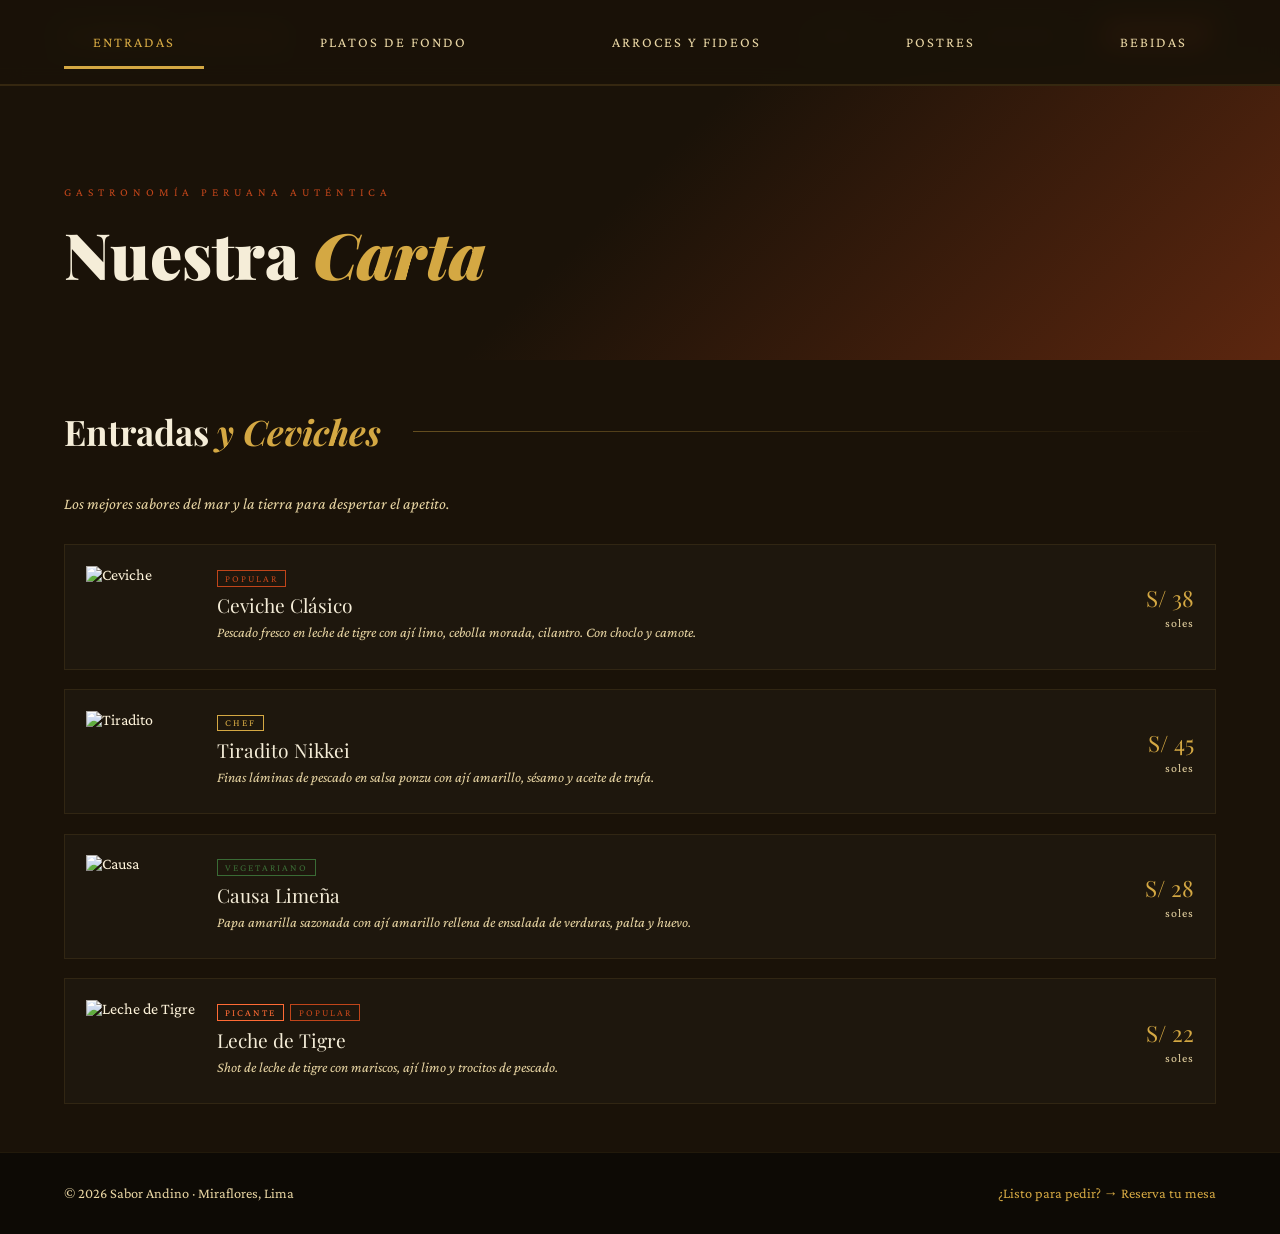
==== menu.html @ c0b50a7e "Primer avance: 4 páginas con responsive" ====
<!DOCTYPE html>
<html lang="es">
<head>
  <meta charset="UTF-8"/>
  <meta name="viewport" content="width=device-width, initial-scale=1.0"/>
  <title>Carta – Sabor Andino</title>
  <link rel="preconnect" href="https://fonts.googleapis.com"/>
  <link rel="preconnect" href="https://fonts.gstatic.com" crossorigin/>
  <link href="https://fonts.googleapis.com/css2?family=Playfair+Display:ital,wght@0,400;0,700;0,900;1,400&family=Crimson+Pro:ital,wght@0,300;0,400;0,600;1,300&display=swap" rel="stylesheet"/>
  <style>
    :root {
      --terracota:#C0451A; --gold:#D4A843; --cream:#F5EDD8;
      --dark:#1A1208; --brown:#5C2E0A; --sand:#E8D5A3;
    }
    *,*::before,*::after{margin:0;padding:0;box-sizing:border-box;}
    html{scroll-behavior:smooth;}
    body{font-family:'Crimson Pro',serif;background:var(--dark);color:var(--cream);overflow-x:hidden;}
    img{display:block;max-width:100%;}
    a{text-decoration:none;}

    /* NAV */
    nav{
      position:fixed;top:0;left:0;right:0;z-index:200;
      display:flex;align-items:center;justify-content:space-between;
      padding:1.1rem 4rem;
      background:rgba(26,18,8,.95);backdrop-filter:blur(12px);
      border-bottom:1px solid rgba(212,168,67,.2);
    }
    .nav-logo{font-family:'Playfair Display',serif;font-size:1.55rem;font-weight:900;color:var(--gold);letter-spacing:2px;text-transform:uppercase;}
    .nav-logo span{color:var(--terracota);}
    .nav-links{list-style:none;display:flex;gap:2.2rem;}
    .nav-links a{color:var(--cream);font-size:.9rem;letter-spacing:1.5px;text-transform:uppercase;font-weight:300;transition:color .3s;}
    .nav-links a:hover,.nav-links a.active{color:var(--gold);}
    .nav-links .btn-reserva{background:var(--terracota);color:var(--cream)!important;padding:.45rem 1.4rem;clip-path:polygon(8px 0,100% 0,calc(100% - 8px) 100%,0 100%);}
    .hamburger{display:none;flex-direction:column;gap:5px;cursor:pointer;background:none;border:none;padding:4px;}
    .hamburger span{display:block;width:24px;height:2px;background:var(--cream);border-radius:2px;transition:transform .3s,opacity .3s;}
    .hamburger.open span:nth-child(1){transform:translateY(7px) rotate(45deg);}
    .hamburger.open span:nth-child(2){opacity:0;}
    .hamburger.open span:nth-child(3){transform:translateY(-7px) rotate(-45deg);}
    .mobile-menu{display:none;flex-direction:column;position:fixed;top:60px;left:0;right:0;z-index:199;background:rgba(26,18,8,.98);border-bottom:1px solid rgba(212,168,67,.2);}
    .mobile-menu.open{display:flex;}
    .mobile-menu a{color:var(--cream);font-size:1.05rem;letter-spacing:2px;text-transform:uppercase;padding:1.1rem 2rem;border-bottom:1px solid rgba(212,168,67,.08);transition:background .2s,color .2s;}
    .mobile-menu a:hover{background:rgba(212,168,67,.07);color:var(--gold);}
    .mobile-menu .btn-reserva-m{background:var(--terracota);color:var(--cream)!important;text-align:center;margin:1rem 2rem 1.5rem;padding:.8rem;clip-path:polygon(8px 0,100% 0,calc(100% - 8px) 100%,0 100%);}

    /* PAGE HERO */
    .page-hero{
      height:40vh;min-height:260px;
      background:
        linear-gradient(135deg,rgba(26,18,8,.9) 50%,rgba(192,69,26,.4) 100%),
        url('https://images.unsplash.com/photo-1514190051997-0f6f39ca5cde?w=1400&q=80') center/cover;
      display:flex;align-items:flex-end;padding:4rem;
    }
    .page-tag{font-size:.72rem;letter-spacing:5px;text-transform:uppercase;color:var(--terracota);margin-bottom:.8rem;}
    .page-title{font-family:'Playfair Display',serif;font-size:clamp(2rem,5vw,4rem);font-weight:900;}
    .page-title em{font-style:italic;color:var(--gold);}

    /* MENU PAGE */
    .menu-page{padding:3rem 4rem;max-width:1300px;margin:0 auto;}

    /* CATEGORY NAV */
    .cat-nav{display:flex;gap:0;border-bottom:2px solid rgba(212,168,67,.15);margin-bottom:3.5rem;overflow-x:auto;-webkit-overflow-scrolling:touch;}
    .cat-btn{
      background:none;border:none;border-bottom:3px solid transparent;margin-bottom:-2px;
      color:var(--sand);padding:1rem 1.8rem;font-family:'Crimson Pro',serif;
      font-size:.9rem;letter-spacing:2px;text-transform:uppercase;cursor:pointer;white-space:nowrap;transition:all .3s;
    }
    .cat-btn.active,.cat-btn:hover{color:var(--gold);border-bottom-color:var(--gold);}

    /* CATEGORY SECTION */
    .menu-cat-section{display:none;}
    .menu-cat-section.active{display:block;}
    .cat-header{display:flex;align-items:center;gap:2rem;margin-bottom:2.5rem;}
    .cat-title{font-family:'Playfair Display',serif;font-size:clamp(1.6rem,3vw,2.2rem);color:var(--cream);}
    .cat-title em{color:var(--gold);font-style:italic;}
    .cat-line{flex:1;height:1px;background:linear-gradient(to right,rgba(212,168,67,.4),transparent);}
    .cat-desc{font-size:1rem;color:var(--sand);font-style:italic;margin-bottom:2rem;}

    /* DISH LIST */
    .dish-list{display:grid;gap:1.2rem;}
    .dish-item{
      display:grid;grid-template-columns:110px 1fr auto;gap:1.3rem;align-items:center;
      padding:1.3rem;border:1px solid rgba(212,168,67,.1);background:rgba(255,255,255,.02);
      transition:all .3s;cursor:pointer;
    }
    .dish-item:hover{border-color:rgba(212,168,67,.4);background:rgba(212,168,67,.04);transform:translateX(5px);}
    .dish-img{width:110px;height:82px;object-fit:cover;filter:sepia(10%);}
    .dish-tags{display:flex;gap:.4rem;margin-bottom:.35rem;flex-wrap:wrap;}
    .dish-tag{font-size:.62rem;letter-spacing:2px;text-transform:uppercase;padding:.12rem .45rem;border:1px solid;}
    .tag-popular{color:var(--terracota);border-color:var(--terracota);}
    .tag-veggie{color:#3A6B35;border-color:#3A6B35;}
    .tag-spicy{color:#FF6B35;border-color:#FF6B35;}
    .tag-chef{color:var(--gold);border-color:var(--gold);}
    .dish-name{font-family:'Playfair Display',serif;font-size:1.2rem;color:var(--cream);margin-bottom:.25rem;}
    .dish-desc{font-size:.9rem;color:var(--sand);line-height:1.5;font-style:italic;}
    .dish-price-col{text-align:right;min-width:72px;}
    .dish-price{font-family:'Playfair Display',serif;font-size:1.4rem;color:var(--gold);display:block;}
    .dish-currency{font-size:.75rem;color:var(--sand);letter-spacing:1px;}

    /* BEBIDAS */
    .bebidas-grid{display:grid;grid-template-columns:repeat(2,1fr);gap:1rem;}
    .bebida-card{padding:1.4rem;border:1px solid rgba(212,168,67,.1);display:flex;justify-content:space-between;align-items:center;transition:all .3s;}
    .bebida-card:hover{border-color:rgba(212,168,67,.4);background:rgba(212,168,67,.04);}
    .bebida-name{font-size:1.05rem;color:var(--cream);margin-bottom:.2rem;}
    .bebida-desc{font-size:.82rem;color:var(--sand);font-style:italic;}
    .bebida-price{font-family:'Playfair Display',serif;font-size:1.3rem;color:var(--gold);flex-shrink:0;margin-left:1rem;}

    /* FOOTER MINI */
    .footer-mini{background:#0D0A05;border-top:1px solid rgba(212,168,67,.1);padding:2rem 4rem;display:flex;justify-content:space-between;align-items:center;flex-wrap:wrap;gap:1rem;font-size:.9rem;color:var(--sand);}
    .footer-mini a{color:var(--gold);}

    /* ============================================================
       RESPONSIVE
       ============================================================ */

    /* TABLET (≤ 992px) */
    @media(max-width:992px){
      nav{padding:1rem 2rem;}
      .page-hero{padding:3rem 2rem;}
      .menu-page{padding:2.5rem 2rem;}
      .footer-mini{padding:2rem;}
    }

    /* MÓVIL (≤ 768px) */
    @media(max-width:768px){
      nav{padding:.85rem 1.3rem;}
      .nav-links{display:none;}
      .hamburger{display:flex;}

      .page-hero{padding:2.5rem 1.3rem;height:35vh;}

      .menu-page{padding:2rem 1.3rem;}
      .cat-nav{margin-bottom:2.5rem;}
      .cat-btn{padding:.75rem 1.1rem;font-size:.8rem;}

      /* platos: foto más pequeña en móvil */
      .dish-item{
        grid-template-columns:80px 1fr;
        grid-template-rows:auto auto;
        gap:1rem;
      }
      .dish-img{width:80px;height:68px;}
      .dish-price-col{
        grid-column:2; display:flex;
        align-items:center;gap:1rem;
      }

      /* bebidas en 1 columna */
      .bebidas-grid{grid-template-columns:1fr;}

      .footer-mini{flex-direction:column;text-align:center;padding:1.8rem 1.3rem;}
    }

    /* MÓVIL PEQUEÑO (≤ 400px) */
    @media(max-width:400px){
      .nav-logo{font-size:1.2rem;}
      .cat-btn{padding:.6rem .8rem;font-size:.75rem;}
      .dish-item{grid-template-columns:1fr;}
      .dish-img{width:100%;height:150px;}
      .dish-price-col{grid-column:1;}
    }
  </style>
</head>
<body>

<nav id="navbar">
  <a href="index.html" class="nav-logo">Sabor <span>Andino</span></a>
  <ul class="nav-links">
    <li><a href="index.html">Inicio</a></li>
    <li><a href="menu.html" class="active">Carta</a></li>
    <li><a href="nosotros.html">Nosotros</a></li>
    <li><a href="reservas.html" class="btn-reserva">Reservar</a></li>
  </ul>
  <button class="hamburger" id="hamburger" aria-label="Abrir menú">
    <span></span><span></span><span></span>
  </button>
</nav>
<nav class="mobile-menu" id="mobileMenu">
  <a href="index.html">Inicio</a>
  <a href="menu.html">Carta</a>
  <a href="nosotros.html">Nosotros</a>
  <a href="reservas.html" class="btn-reserva-m">Reservar Mesa</a>
</nav>

<div class="page-hero">
  <div>
    <div class="page-tag">Gastronomía peruana auténtica</div>
    <h1 class="page-title">Nuestra <em>Carta</em></h1>
  </div>
</div>

<main class="menu-page">
  <nav class="cat-nav">
    <button class="cat-btn active" onclick="showCat('entradas',this)">Entradas</button>
    <button class="cat-btn" onclick="showCat('fondos',this)">Platos de Fondo</button>
    <button class="cat-btn" onclick="showCat('arroces',this)">Arroces y Fideos</button>
    <button class="cat-btn" onclick="showCat('postres',this)">Postres</button>
    <button class="cat-btn" onclick="showCat('bebidas',this)">Bebidas</button>
  </nav>

  <!-- ENTRADAS -->
  <section class="menu-cat-section active" id="entradas">
    <div class="cat-header"><h2 class="cat-title">Entradas <em>y Ceviches</em></h2><div class="cat-line"></div></div>
    <p class="cat-desc">Los mejores sabores del mar y la tierra para despertar el apetito.</p>
    <div class="dish-list">
      <div class="dish-item">
        <img class="dish-img" src="https://images.unsplash.com/photo-1565299585323-38d6b0865b47?w=300&q=80" alt="Ceviche"/>
        <div class="dish-info">
          <div class="dish-tags"><span class="dish-tag tag-popular">Popular</span></div>
          <div class="dish-name">Ceviche Clásico</div>
          <div class="dish-desc">Pescado fresco en leche de tigre con ají limo, cebolla morada, cilantro. Con choclo y camote.</div>
        </div>
        <div class="dish-price-col"><span class="dish-price">S/ 38</span><span class="dish-currency">soles</span></div>
      </div>
      <div class="dish-item">
        <img class="dish-img" src="https://images.unsplash.com/photo-1553163147-622ab57be1c7?w=300&q=80" alt="Tiradito"/>
        <div class="dish-info">
          <div class="dish-tags"><span class="dish-tag tag-chef">Chef</span></div>
          <div class="dish-name">Tiradito Nikkei</div>
          <div class="dish-desc">Finas láminas de pescado en salsa ponzu con ají amarillo, sésamo y aceite de trufa.</div>
        </div>
        <div class="dish-price-col"><span class="dish-price">S/ 45</span><span class="dish-currency">soles</span></div>
      </div>
      <div class="dish-item">
        <img class="dish-img" src="https://images.unsplash.com/photo-1626804475297-41608ea09aeb?w=300&q=80" alt="Causa"/>
        <div class="dish-info">
          <div class="dish-tags"><span class="dish-tag tag-veggie">Vegetariano</span></div>
          <div class="dish-name">Causa Limeña</div>
          <div class="dish-desc">Papa amarilla sazonada con ají amarillo rellena de ensalada de verduras, palta y huevo.</div>
        </div>
        <div class="dish-price-col"><span class="dish-price">S/ 28</span><span class="dish-currency">soles</span></div>
      </div>
      <div class="dish-item">
        <img class="dish-img" src="https://images.unsplash.com/photo-1490645935967-10de6ba17061?w=300&q=80" alt="Leche de Tigre"/>
        <div class="dish-info">
          <div class="dish-tags"><span class="dish-tag tag-spicy">Picante</span><span class="dish-tag tag-popular">Popular</span></div>
          <div class="dish-name">Leche de Tigre</div>
          <div class="dish-desc">Shot de leche de tigre con mariscos, ají limo y trocitos de pescado.</div>
        </div>
        <div class="dish-price-col"><span class="dish-price">S/ 22</span><span class="dish-currency">soles</span></div>
      </div>
    </div>
  </section>

  <!-- FONDOS -->
  <section class="menu-cat-section" id="fondos">
    <div class="cat-header"><h2 class="cat-title">Platos de <em>Fondo</em></h2><div class="cat-line"></div></div>
    <p class="cat-desc">Recetas tradicionales preparadas con ingredientes frescos y técnicas ancestrales.</p>
    <div class="dish-list">
      <div class="dish-item">
        <img class="dish-img" src="https://images.unsplash.com/photo-1432139555190-58524dae6a55?w=300&q=80" alt="Lomo"/>
        <div class="dish-info">
          <div class="dish-tags"><span class="dish-tag tag-popular">Popular</span></div>
          <div class="dish-name">Lomo Saltado</div>
          <div class="dish-desc">Tiras de lomo fino salteadas al wok con tomate, cebolla morada y ají amarillo. Con arroz y papas.</div>
        </div>
        <div class="dish-price-col"><span class="dish-price">S/ 52</span><span class="dish-currency">soles</span></div>
      </div>
      <div class="dish-item">
        <img class="dish-img" src="https://images.unsplash.com/photo-1534482421-64566f976cfa?w=300&q=80" alt="Ají de Gallina"/>
        <div class="dish-info">
          <div class="dish-tags"><span class="dish-tag tag-chef">Chef</span></div>
          <div class="dish-name">Ají de Gallina</div>
          <div class="dish-desc">Pollo deshilachado en cremosa salsa de ají amarillo con nueces y queso. Con arroz y papa.</div>
        </div>
        <div class="dish-price-col"><span class="dish-price">S/ 42</span><span class="dish-currency">soles</span></div>
      </div>
      <div class="dish-item">
        <img class="dish-img" src="https://images.unsplash.com/photo-1546069901-ba9599a7e63c?w=300&q=80" alt="Anticucho"/>
        <div class="dish-info">
          <div class="dish-tags"><span class="dish-tag tag-popular">Popular</span><span class="dish-tag tag-spicy">Picante</span></div>
          <div class="dish-name">Anticuchos de Corazón</div>
          <div class="dish-desc">Corazón de res marinado en ají panca y especias, asado al carbón. Con papas doradas y choclo.</div>
        </div>
        <div class="dish-price-col"><span class="dish-price">S/ 36</span><span class="dish-currency">soles</span></div>
      </div>
    </div>
  </section>

  <!-- ARROCES -->
  <section class="menu-cat-section" id="arroces">
    <div class="cat-header"><h2 class="cat-title">Arroces <em>y Fideos</em></h2><div class="cat-line"></div></div>
    <p class="cat-desc">La influencia asiática que enamoró a la cocina criolla peruana.</p>
    <div class="dish-list">
      <div class="dish-item">
        <img class="dish-img" src="https://images.unsplash.com/photo-1512058564366-18510be2db19?w=300&q=80" alt="Arroz"/>
        <div class="dish-info">
          <div class="dish-tags"><span class="dish-tag tag-popular">Popular</span></div>
          <div class="dish-name">Arroz con Mariscos</div>
          <div class="dish-desc">Arroz cremoso con langostinos, pulpo, calamares y mejillones en salsa a la chalaca.</div>
        </div>
        <div class="dish-price-col"><span class="dish-price">S/ 58</span><span class="dish-currency">soles</span></div>
      </div>
      <div class="dish-item">
        <img class="dish-img" src="https://images.unsplash.com/photo-1555685812-4b943f1cb0eb?w=300&q=80" alt="Tallarines"/>
        <div class="dish-info">
          <div class="dish-tags"><span class="dish-tag tag-veggie">Vegetariano</span></div>
          <div class="dish-name">Tallarines Verdes</div>
          <div class="dish-desc">Pasta en salsa de albahaca, queso, nueces y ajo. Servido con bistec apanado o papas al horno.</div>
        </div>
        <div class="dish-price-col"><span class="dish-price">S/ 34</span><span class="dish-currency">soles</span></div>
      </div>
    </div>
  </section>

  <!-- POSTRES -->
  <section class="menu-cat-section" id="postres">
    <div class="cat-header"><h2 class="cat-title">Postres <em>Peruanos</em></h2><div class="cat-line"></div></div>
    <p class="cat-desc">Dulces tradiciones que endulzan cualquier ocasión.</p>
    <div class="dish-list">
      <div class="dish-item">
        <img class="dish-img" src="https://images.unsplash.com/photo-1488477181946-6428a0291777?w=300&q=80" alt="Suspiro"/>
        <div class="dish-info">
          <div class="dish-tags"><span class="dish-tag tag-popular">Popular</span></div>
          <div class="dish-name">Suspiro a la Limeña</div>
          <div class="dish-desc">Manjar blanco cubierto con merengue de oporto y canela.</div>
        </div>
        <div class="dish-price-col"><span class="dish-price">S/ 18</span><span class="dish-currency">soles</span></div>
      </div>
      <div class="dish-item">
        <img class="dish-img" src="https://images.unsplash.com/photo-1565958011703-44f9829ba187?w=300&q=80" alt="Picarones"/>
        <div class="dish-info">
          <div class="dish-tags"></div>
          <div class="dish-name">Picarones</div>
          <div class="dish-desc">Rosquillas de camote y zapallo fritas, bañadas en miel de higos con especias.</div>
        </div>
        <div class="dish-price-col"><span class="dish-price">S/ 15</span><span class="dish-currency">soles</span></div>
      </div>
      <div class="dish-item">
        <img class="dish-img" src="https://images.unsplash.com/photo-1563805042-7684c019e1cb?w=300&q=80" alt="Tres Leches"/>
        <div class="dish-info">
          <div class="dish-tags"><span class="dish-tag tag-chef">Chef</span></div>
          <div class="dish-name">Tres Leches Andino</div>
          <div class="dish-desc">Bizcocho bañado en tres leches con lúcuma y crema chantilly.</div>
        </div>
        <div class="dish-price-col"><span class="dish-price">S/ 20</span><span class="dish-currency">soles</span></div>
      </div>
    </div>
  </section>

  <!-- BEBIDAS -->
  <section class="menu-cat-section" id="bebidas">
    <div class="cat-header"><h2 class="cat-title"><em>Bebidas</em> y Cocteles</h2><div class="cat-line"></div></div>
    <p class="cat-desc">Desde el clásico Pisco Sour hasta chicha morada artesanal.</p>
    <div class="bebidas-grid">
      <div class="bebida-card"><div><div class="bebida-name">Pisco Sour</div><div class="bebida-desc">Pisco quebranta, limón, clara de huevo, angostura</div></div><div class="bebida-price">S/ 28</div></div>
      <div class="bebida-card"><div><div class="bebida-name">Chicha Morada</div><div class="bebida-desc">Maíz morado, piña, canela, clavo de olor, limón</div></div><div class="bebida-price">S/ 12</div></div>
      <div class="bebida-card"><div><div class="bebida-name">Maracuyá Sour</div><div class="bebida-desc">Pisco, maracuyá fresco, jarabe de goma, clara</div></div><div class="bebida-price">S/ 30</div></div>
      <div class="bebida-card"><div><div class="bebida-name">Inca Cola</div><div class="bebida-desc">La bebida nacional del Perú, refrescante y única</div></div><div class="bebida-price">S/ 8</div></div>
      <div class="bebida-card"><div><div class="bebida-name">Agua de Coco</div><div class="bebida-desc">Natural, fresca, directamente del coco</div></div><div class="bebida-price">S/ 10</div></div>
      <div class="bebida-card"><div><div class="bebida-name">Chilcano de Pisco</div><div class="bebida-desc">Pisco, ginger ale, limón, gotas de angostura</div></div><div class="bebida-price">S/ 25</div></div>
    </div>
  </section>
</main>

<footer class="footer-mini">
  <span>© 2026 Sabor Andino · Miraflores, Lima</span>
  <a href="reservas.html">¿Listo para pedir? → Reserva tu mesa</a>
</footer>

<script>
  const hamburger = document.getElementById('hamburger');
  const mobileMenu = document.getElementById('mobileMenu');
  hamburger.addEventListener('click', () => {
    hamburger.classList.toggle('open');
    mobileMenu.classList.toggle('open');
  });
  mobileMenu.querySelectorAll('a').forEach(l => l.addEventListener('click', () => {
    hamburger.classList.remove('open');
    mobileMenu.classList.remove('open');
  }));

  function showCat(id, btn) {
    document.querySelectorAll('.menu-cat-section').forEach(s => s.classList.remove('active'));
    document.querySelectorAll('.cat-btn').forEach(b => b.classList.remove('active'));
    document.getElementById(id).classList.add('active');
    btn.classList.add('active');
  }
</script>
</body>
</html>
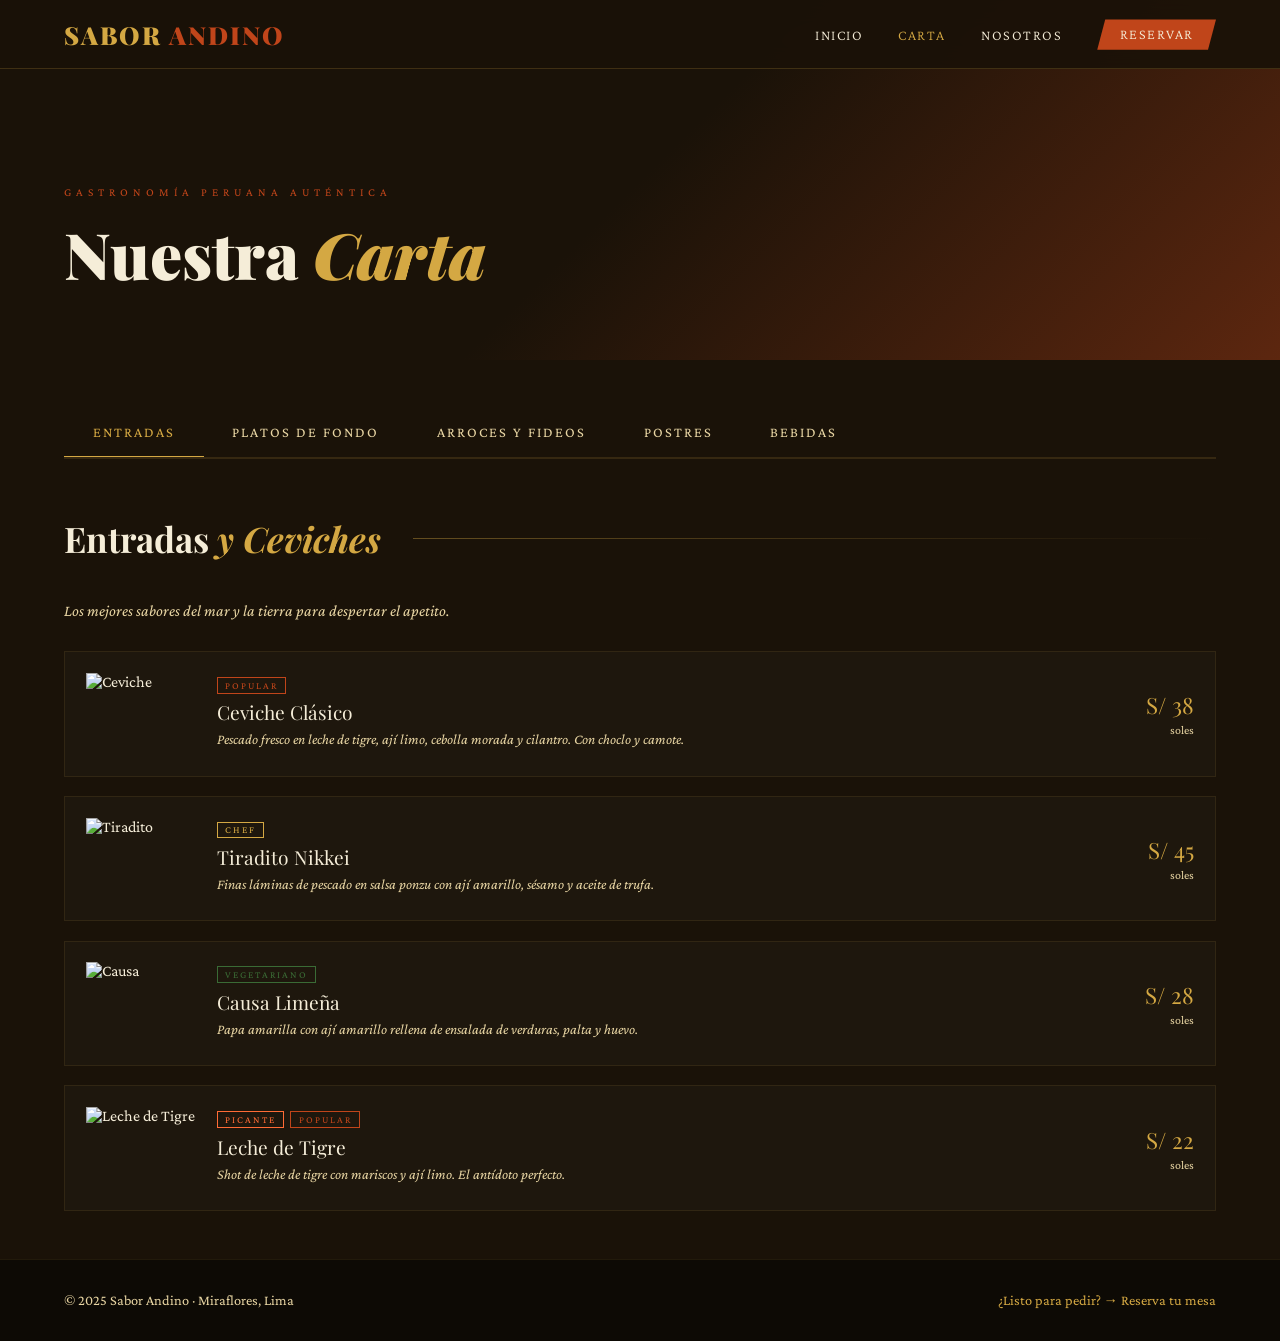
==== commit d9605a47: "Refactor: separar CSS en carpetas, responsive y estructura HTML limpia" ====
--- a/menu.html
+++ b/menu.html
@@ -7,375 +7,230 @@
   <link rel="preconnect" href="https://fonts.googleapis.com"/>
   <link rel="preconnect" href="https://fonts.gstatic.com" crossorigin/>
   <link href="https://fonts.googleapis.com/css2?family=Playfair+Display:ital,wght@0,400;0,700;0,900;1,400&family=Crimson+Pro:ital,wght@0,300;0,400;0,600;1,300&display=swap" rel="stylesheet"/>
-  <style>
-    :root {
-      --terracota:#C0451A; --gold:#D4A843; --cream:#F5EDD8;
-      --dark:#1A1208; --brown:#5C2E0A; --sand:#E8D5A3;
-    }
-    *,*::before,*::after{margin:0;padding:0;box-sizing:border-box;}
-    html{scroll-behavior:smooth;}
-    body{font-family:'Crimson Pro',serif;background:var(--dark);color:var(--cream);overflow-x:hidden;}
-    img{display:block;max-width:100%;}
-    a{text-decoration:none;}
-
-    /* NAV */
-    nav{
-      position:fixed;top:0;left:0;right:0;z-index:200;
-      display:flex;align-items:center;justify-content:space-between;
-      padding:1.1rem 4rem;
-      background:rgba(26,18,8,.95);backdrop-filter:blur(12px);
-      border-bottom:1px solid rgba(212,168,67,.2);
-    }
-    .nav-logo{font-family:'Playfair Display',serif;font-size:1.55rem;font-weight:900;color:var(--gold);letter-spacing:2px;text-transform:uppercase;}
-    .nav-logo span{color:var(--terracota);}
-    .nav-links{list-style:none;display:flex;gap:2.2rem;}
-    .nav-links a{color:var(--cream);font-size:.9rem;letter-spacing:1.5px;text-transform:uppercase;font-weight:300;transition:color .3s;}
-    .nav-links a:hover,.nav-links a.active{color:var(--gold);}
-    .nav-links .btn-reserva{background:var(--terracota);color:var(--cream)!important;padding:.45rem 1.4rem;clip-path:polygon(8px 0,100% 0,calc(100% - 8px) 100%,0 100%);}
-    .hamburger{display:none;flex-direction:column;gap:5px;cursor:pointer;background:none;border:none;padding:4px;}
-    .hamburger span{display:block;width:24px;height:2px;background:var(--cream);border-radius:2px;transition:transform .3s,opacity .3s;}
-    .hamburger.open span:nth-child(1){transform:translateY(7px) rotate(45deg);}
-    .hamburger.open span:nth-child(2){opacity:0;}
-    .hamburger.open span:nth-child(3){transform:translateY(-7px) rotate(-45deg);}
-    .mobile-menu{display:none;flex-direction:column;position:fixed;top:60px;left:0;right:0;z-index:199;background:rgba(26,18,8,.98);border-bottom:1px solid rgba(212,168,67,.2);}
-    .mobile-menu.open{display:flex;}
-    .mobile-menu a{color:var(--cream);font-size:1.05rem;letter-spacing:2px;text-transform:uppercase;padding:1.1rem 2rem;border-bottom:1px solid rgba(212,168,67,.08);transition:background .2s,color .2s;}
-    .mobile-menu a:hover{background:rgba(212,168,67,.07);color:var(--gold);}
-    .mobile-menu .btn-reserva-m{background:var(--terracota);color:var(--cream)!important;text-align:center;margin:1rem 2rem 1.5rem;padding:.8rem;clip-path:polygon(8px 0,100% 0,calc(100% - 8px) 100%,0 100%);}
-
-    /* PAGE HERO */
-    .page-hero{
-      height:40vh;min-height:260px;
-      background:
-        linear-gradient(135deg,rgba(26,18,8,.9) 50%,rgba(192,69,26,.4) 100%),
-        url('https://images.unsplash.com/photo-1514190051997-0f6f39ca5cde?w=1400&q=80') center/cover;
-      display:flex;align-items:flex-end;padding:4rem;
-    }
-    .page-tag{font-size:.72rem;letter-spacing:5px;text-transform:uppercase;color:var(--terracota);margin-bottom:.8rem;}
-    .page-title{font-family:'Playfair Display',serif;font-size:clamp(2rem,5vw,4rem);font-weight:900;}
-    .page-title em{font-style:italic;color:var(--gold);}
-
-    /* MENU PAGE */
-    .menu-page{padding:3rem 4rem;max-width:1300px;margin:0 auto;}
-
-    /* CATEGORY NAV */
-    .cat-nav{display:flex;gap:0;border-bottom:2px solid rgba(212,168,67,.15);margin-bottom:3.5rem;overflow-x:auto;-webkit-overflow-scrolling:touch;}
-    .cat-btn{
-      background:none;border:none;border-bottom:3px solid transparent;margin-bottom:-2px;
-      color:var(--sand);padding:1rem 1.8rem;font-family:'Crimson Pro',serif;
-      font-size:.9rem;letter-spacing:2px;text-transform:uppercase;cursor:pointer;white-space:nowrap;transition:all .3s;
-    }
-    .cat-btn.active,.cat-btn:hover{color:var(--gold);border-bottom-color:var(--gold);}
-
-    /* CATEGORY SECTION */
-    .menu-cat-section{display:none;}
-    .menu-cat-section.active{display:block;}
-    .cat-header{display:flex;align-items:center;gap:2rem;margin-bottom:2.5rem;}
-    .cat-title{font-family:'Playfair Display',serif;font-size:clamp(1.6rem,3vw,2.2rem);color:var(--cream);}
-    .cat-title em{color:var(--gold);font-style:italic;}
-    .cat-line{flex:1;height:1px;background:linear-gradient(to right,rgba(212,168,67,.4),transparent);}
-    .cat-desc{font-size:1rem;color:var(--sand);font-style:italic;margin-bottom:2rem;}
-
-    /* DISH LIST */
-    .dish-list{display:grid;gap:1.2rem;}
-    .dish-item{
-      display:grid;grid-template-columns:110px 1fr auto;gap:1.3rem;align-items:center;
-      padding:1.3rem;border:1px solid rgba(212,168,67,.1);background:rgba(255,255,255,.02);
-      transition:all .3s;cursor:pointer;
-    }
-    .dish-item:hover{border-color:rgba(212,168,67,.4);background:rgba(212,168,67,.04);transform:translateX(5px);}
-    .dish-img{width:110px;height:82px;object-fit:cover;filter:sepia(10%);}
-    .dish-tags{display:flex;gap:.4rem;margin-bottom:.35rem;flex-wrap:wrap;}
-    .dish-tag{font-size:.62rem;letter-spacing:2px;text-transform:uppercase;padding:.12rem .45rem;border:1px solid;}
-    .tag-popular{color:var(--terracota);border-color:var(--terracota);}
-    .tag-veggie{color:#3A6B35;border-color:#3A6B35;}
-    .tag-spicy{color:#FF6B35;border-color:#FF6B35;}
-    .tag-chef{color:var(--gold);border-color:var(--gold);}
-    .dish-name{font-family:'Playfair Display',serif;font-size:1.2rem;color:var(--cream);margin-bottom:.25rem;}
-    .dish-desc{font-size:.9rem;color:var(--sand);line-height:1.5;font-style:italic;}
-    .dish-price-col{text-align:right;min-width:72px;}
-    .dish-price{font-family:'Playfair Display',serif;font-size:1.4rem;color:var(--gold);display:block;}
-    .dish-currency{font-size:.75rem;color:var(--sand);letter-spacing:1px;}
-
-    /* BEBIDAS */
-    .bebidas-grid{display:grid;grid-template-columns:repeat(2,1fr);gap:1rem;}
-    .bebida-card{padding:1.4rem;border:1px solid rgba(212,168,67,.1);display:flex;justify-content:space-between;align-items:center;transition:all .3s;}
-    .bebida-card:hover{border-color:rgba(212,168,67,.4);background:rgba(212,168,67,.04);}
-    .bebida-name{font-size:1.05rem;color:var(--cream);margin-bottom:.2rem;}
-    .bebida-desc{font-size:.82rem;color:var(--sand);font-style:italic;}
-    .bebida-price{font-family:'Playfair Display',serif;font-size:1.3rem;color:var(--gold);flex-shrink:0;margin-left:1rem;}
-
-    /* FOOTER MINI */
-    .footer-mini{background:#0D0A05;border-top:1px solid rgba(212,168,67,.1);padding:2rem 4rem;display:flex;justify-content:space-between;align-items:center;flex-wrap:wrap;gap:1rem;font-size:.9rem;color:var(--sand);}
-    .footer-mini a{color:var(--gold);}
-
-    /* ============================================================
-       RESPONSIVE
-       ============================================================ */
-
-    /* TABLET (≤ 992px) */
-    @media(max-width:992px){
-      nav{padding:1rem 2rem;}
-      .page-hero{padding:3rem 2rem;}
-      .menu-page{padding:2.5rem 2rem;}
-      .footer-mini{padding:2rem;}
-    }
-
-    /* MÓVIL (≤ 768px) */
-    @media(max-width:768px){
-      nav{padding:.85rem 1.3rem;}
-      .nav-links{display:none;}
-      .hamburger{display:flex;}
-
-      .page-hero{padding:2.5rem 1.3rem;height:35vh;}
-
-      .menu-page{padding:2rem 1.3rem;}
-      .cat-nav{margin-bottom:2.5rem;}
-      .cat-btn{padding:.75rem 1.1rem;font-size:.8rem;}
-
-      /* platos: foto más pequeña en móvil */
-      .dish-item{
-        grid-template-columns:80px 1fr;
-        grid-template-rows:auto auto;
-        gap:1rem;
-      }
-      .dish-img{width:80px;height:68px;}
-      .dish-price-col{
-        grid-column:2; display:flex;
-        align-items:center;gap:1rem;
-      }
-
-      /* bebidas en 1 columna */
-      .bebidas-grid{grid-template-columns:1fr;}
-
-      .footer-mini{flex-direction:column;text-align:center;padding:1.8rem 1.3rem;}
-    }
-
-    /* MÓVIL PEQUEÑO (≤ 400px) */
-    @media(max-width:400px){
-      .nav-logo{font-size:1.2rem;}
-      .cat-btn{padding:.6rem .8rem;font-size:.75rem;}
-      .dish-item{grid-template-columns:1fr;}
-      .dish-img{width:100%;height:150px;}
-      .dish-price-col{grid-column:1;}
-    }
-  </style>
+  <link rel="stylesheet" href="css/base.css"/>
+  <link rel="stylesheet" href="css/nav.css"/>
+  <link rel="stylesheet" href="css/components.css"/>
+  <link rel="stylesheet" href="css/responsive.css"/>
 </head>
 <body>
 
-<nav id="navbar">
-  <a href="index.html" class="nav-logo">Sabor <span>Andino</span></a>
-  <ul class="nav-links">
-    <li><a href="index.html">Inicio</a></li>
-    <li><a href="menu.html" class="active">Carta</a></li>
-    <li><a href="nosotros.html">Nosotros</a></li>
-    <li><a href="reservas.html" class="btn-reserva">Reservar</a></li>
-  </ul>
-  <button class="hamburger" id="hamburger" aria-label="Abrir menú">
-    <span></span><span></span><span></span>
-  </button>
-</nav>
-<nav class="mobile-menu" id="mobileMenu">
-  <a href="index.html">Inicio</a>
-  <a href="menu.html">Carta</a>
-  <a href="nosotros.html">Nosotros</a>
-  <a href="reservas.html" class="btn-reserva-m">Reservar Mesa</a>
-</nav>
-
-<div class="page-hero">
-  <div>
-    <div class="page-tag">Gastronomía peruana auténtica</div>
-    <h1 class="page-title">Nuestra <em>Carta</em></h1>
+  <!-- NAV -->
+  <nav class="navbar" id="navbar">
+    <a href="index.html" class="nav-logo">Sabor <span>Andino</span></a>
+    <ul class="nav-links">
+      <li><a href="index.html">Inicio</a></li>
+      <li><a href="menu.html" class="active">Carta</a></li>
+      <li><a href="nosotros.html">Nosotros</a></li>
+      <li><a href="reservas.html" class="btn-reserva">Reservar</a></li>
+    </ul>
+    <button class="hamburger" id="hamburger" aria-label="Abrir menú">
+      <span></span><span></span><span></span>
+    </button>
+  </nav>
+
+  <nav class="mobile-menu" id="mobileMenu">
+    <a href="index.html">Inicio</a>
+    <a href="menu.html">Carta</a>
+    <a href="nosotros.html">Nosotros</a>
+    <a href="reservas.html" class="btn-reserva-m">Reservar Mesa</a>
+  </nav>
+
+  <!-- PAGE HERO -->
+  <div class="page-hero" style="background: linear-gradient(135deg,rgba(26,18,8,.9) 50%,rgba(192,69,26,.4) 100%), url('https://images.unsplash.com/photo-1514190051997-0f6f39ca5cde?w=1400&q=80') center/cover;">
+    <div>
+      <div class="page-tag">Gastronomía peruana auténtica</div>
+      <h1 class="page-title">Nuestra <em>Carta</em></h1>
+    </div>
   </div>
-</div>
-
-<main class="menu-page">
-  <nav class="cat-nav">
-    <button class="cat-btn active" onclick="showCat('entradas',this)">Entradas</button>
-    <button class="cat-btn" onclick="showCat('fondos',this)">Platos de Fondo</button>
-    <button class="cat-btn" onclick="showCat('arroces',this)">Arroces y Fideos</button>
-    <button class="cat-btn" onclick="showCat('postres',this)">Postres</button>
-    <button class="cat-btn" onclick="showCat('bebidas',this)">Bebidas</button>
-  </nav>
-
-  <!-- ENTRADAS -->
-  <section class="menu-cat-section active" id="entradas">
-    <div class="cat-header"><h2 class="cat-title">Entradas <em>y Ceviches</em></h2><div class="cat-line"></div></div>
-    <p class="cat-desc">Los mejores sabores del mar y la tierra para despertar el apetito.</p>
-    <div class="dish-list">
-      <div class="dish-item">
-        <img class="dish-img" src="https://images.unsplash.com/photo-1565299585323-38d6b0865b47?w=300&q=80" alt="Ceviche"/>
-        <div class="dish-info">
-          <div class="dish-tags"><span class="dish-tag tag-popular">Popular</span></div>
-          <div class="dish-name">Ceviche Clásico</div>
-          <div class="dish-desc">Pescado fresco en leche de tigre con ají limo, cebolla morada, cilantro. Con choclo y camote.</div>
-        </div>
-        <div class="dish-price-col"><span class="dish-price">S/ 38</span><span class="dish-currency">soles</span></div>
-      </div>
-      <div class="dish-item">
-        <img class="dish-img" src="https://images.unsplash.com/photo-1553163147-622ab57be1c7?w=300&q=80" alt="Tiradito"/>
-        <div class="dish-info">
-          <div class="dish-tags"><span class="dish-tag tag-chef">Chef</span></div>
-          <div class="dish-name">Tiradito Nikkei</div>
-          <div class="dish-desc">Finas láminas de pescado en salsa ponzu con ají amarillo, sésamo y aceite de trufa.</div>
-        </div>
-        <div class="dish-price-col"><span class="dish-price">S/ 45</span><span class="dish-currency">soles</span></div>
-      </div>
-      <div class="dish-item">
-        <img class="dish-img" src="https://images.unsplash.com/photo-1626804475297-41608ea09aeb?w=300&q=80" alt="Causa"/>
-        <div class="dish-info">
-          <div class="dish-tags"><span class="dish-tag tag-veggie">Vegetariano</span></div>
-          <div class="dish-name">Causa Limeña</div>
-          <div class="dish-desc">Papa amarilla sazonada con ají amarillo rellena de ensalada de verduras, palta y huevo.</div>
-        </div>
-        <div class="dish-price-col"><span class="dish-price">S/ 28</span><span class="dish-currency">soles</span></div>
-      </div>
-      <div class="dish-item">
-        <img class="dish-img" src="https://images.unsplash.com/photo-1490645935967-10de6ba17061?w=300&q=80" alt="Leche de Tigre"/>
-        <div class="dish-info">
-          <div class="dish-tags"><span class="dish-tag tag-spicy">Picante</span><span class="dish-tag tag-popular">Popular</span></div>
-          <div class="dish-name">Leche de Tigre</div>
-          <div class="dish-desc">Shot de leche de tigre con mariscos, ají limo y trocitos de pescado.</div>
-        </div>
-        <div class="dish-price-col"><span class="dish-price">S/ 22</span><span class="dish-currency">soles</span></div>
-      </div>
-    </div>
-  </section>
-
-  <!-- FONDOS -->
-  <section class="menu-cat-section" id="fondos">
-    <div class="cat-header"><h2 class="cat-title">Platos de <em>Fondo</em></h2><div class="cat-line"></div></div>
-    <p class="cat-desc">Recetas tradicionales preparadas con ingredientes frescos y técnicas ancestrales.</p>
-    <div class="dish-list">
-      <div class="dish-item">
-        <img class="dish-img" src="https://images.unsplash.com/photo-1432139555190-58524dae6a55?w=300&q=80" alt="Lomo"/>
-        <div class="dish-info">
-          <div class="dish-tags"><span class="dish-tag tag-popular">Popular</span></div>
-          <div class="dish-name">Lomo Saltado</div>
-          <div class="dish-desc">Tiras de lomo fino salteadas al wok con tomate, cebolla morada y ají amarillo. Con arroz y papas.</div>
-        </div>
-        <div class="dish-price-col"><span class="dish-price">S/ 52</span><span class="dish-currency">soles</span></div>
-      </div>
-      <div class="dish-item">
-        <img class="dish-img" src="https://images.unsplash.com/photo-1534482421-64566f976cfa?w=300&q=80" alt="Ají de Gallina"/>
-        <div class="dish-info">
-          <div class="dish-tags"><span class="dish-tag tag-chef">Chef</span></div>
-          <div class="dish-name">Ají de Gallina</div>
-          <div class="dish-desc">Pollo deshilachado en cremosa salsa de ají amarillo con nueces y queso. Con arroz y papa.</div>
-        </div>
-        <div class="dish-price-col"><span class="dish-price">S/ 42</span><span class="dish-currency">soles</span></div>
-      </div>
-      <div class="dish-item">
-        <img class="dish-img" src="https://images.unsplash.com/photo-1546069901-ba9599a7e63c?w=300&q=80" alt="Anticucho"/>
-        <div class="dish-info">
-          <div class="dish-tags"><span class="dish-tag tag-popular">Popular</span><span class="dish-tag tag-spicy">Picante</span></div>
-          <div class="dish-name">Anticuchos de Corazón</div>
-          <div class="dish-desc">Corazón de res marinado en ají panca y especias, asado al carbón. Con papas doradas y choclo.</div>
-        </div>
-        <div class="dish-price-col"><span class="dish-price">S/ 36</span><span class="dish-currency">soles</span></div>
-      </div>
-    </div>
-  </section>
-
-  <!-- ARROCES -->
-  <section class="menu-cat-section" id="arroces">
-    <div class="cat-header"><h2 class="cat-title">Arroces <em>y Fideos</em></h2><div class="cat-line"></div></div>
-    <p class="cat-desc">La influencia asiática que enamoró a la cocina criolla peruana.</p>
-    <div class="dish-list">
-      <div class="dish-item">
-        <img class="dish-img" src="https://images.unsplash.com/photo-1512058564366-18510be2db19?w=300&q=80" alt="Arroz"/>
-        <div class="dish-info">
-          <div class="dish-tags"><span class="dish-tag tag-popular">Popular</span></div>
-          <div class="dish-name">Arroz con Mariscos</div>
-          <div class="dish-desc">Arroz cremoso con langostinos, pulpo, calamares y mejillones en salsa a la chalaca.</div>
-        </div>
-        <div class="dish-price-col"><span class="dish-price">S/ 58</span><span class="dish-currency">soles</span></div>
-      </div>
-      <div class="dish-item">
-        <img class="dish-img" src="https://images.unsplash.com/photo-1555685812-4b943f1cb0eb?w=300&q=80" alt="Tallarines"/>
-        <div class="dish-info">
-          <div class="dish-tags"><span class="dish-tag tag-veggie">Vegetariano</span></div>
-          <div class="dish-name">Tallarines Verdes</div>
-          <div class="dish-desc">Pasta en salsa de albahaca, queso, nueces y ajo. Servido con bistec apanado o papas al horno.</div>
-        </div>
-        <div class="dish-price-col"><span class="dish-price">S/ 34</span><span class="dish-currency">soles</span></div>
-      </div>
-    </div>
-  </section>
-
-  <!-- POSTRES -->
-  <section class="menu-cat-section" id="postres">
-    <div class="cat-header"><h2 class="cat-title">Postres <em>Peruanos</em></h2><div class="cat-line"></div></div>
-    <p class="cat-desc">Dulces tradiciones que endulzan cualquier ocasión.</p>
-    <div class="dish-list">
-      <div class="dish-item">
-        <img class="dish-img" src="https://images.unsplash.com/photo-1488477181946-6428a0291777?w=300&q=80" alt="Suspiro"/>
-        <div class="dish-info">
-          <div class="dish-tags"><span class="dish-tag tag-popular">Popular</span></div>
-          <div class="dish-name">Suspiro a la Limeña</div>
-          <div class="dish-desc">Manjar blanco cubierto con merengue de oporto y canela.</div>
-        </div>
-        <div class="dish-price-col"><span class="dish-price">S/ 18</span><span class="dish-currency">soles</span></div>
-      </div>
-      <div class="dish-item">
-        <img class="dish-img" src="https://images.unsplash.com/photo-1565958011703-44f9829ba187?w=300&q=80" alt="Picarones"/>
-        <div class="dish-info">
-          <div class="dish-tags"></div>
-          <div class="dish-name">Picarones</div>
-          <div class="dish-desc">Rosquillas de camote y zapallo fritas, bañadas en miel de higos con especias.</div>
-        </div>
-        <div class="dish-price-col"><span class="dish-price">S/ 15</span><span class="dish-currency">soles</span></div>
-      </div>
-      <div class="dish-item">
-        <img class="dish-img" src="https://images.unsplash.com/photo-1563805042-7684c019e1cb?w=300&q=80" alt="Tres Leches"/>
-        <div class="dish-info">
-          <div class="dish-tags"><span class="dish-tag tag-chef">Chef</span></div>
-          <div class="dish-name">Tres Leches Andino</div>
-          <div class="dish-desc">Bizcocho bañado en tres leches con lúcuma y crema chantilly.</div>
-        </div>
-        <div class="dish-price-col"><span class="dish-price">S/ 20</span><span class="dish-currency">soles</span></div>
-      </div>
-    </div>
-  </section>
-
-  <!-- BEBIDAS -->
-  <section class="menu-cat-section" id="bebidas">
-    <div class="cat-header"><h2 class="cat-title"><em>Bebidas</em> y Cocteles</h2><div class="cat-line"></div></div>
-    <p class="cat-desc">Desde el clásico Pisco Sour hasta chicha morada artesanal.</p>
-    <div class="bebidas-grid">
-      <div class="bebida-card"><div><div class="bebida-name">Pisco Sour</div><div class="bebida-desc">Pisco quebranta, limón, clara de huevo, angostura</div></div><div class="bebida-price">S/ 28</div></div>
-      <div class="bebida-card"><div><div class="bebida-name">Chicha Morada</div><div class="bebida-desc">Maíz morado, piña, canela, clavo de olor, limón</div></div><div class="bebida-price">S/ 12</div></div>
-      <div class="bebida-card"><div><div class="bebida-name">Maracuyá Sour</div><div class="bebida-desc">Pisco, maracuyá fresco, jarabe de goma, clara</div></div><div class="bebida-price">S/ 30</div></div>
-      <div class="bebida-card"><div><div class="bebida-name">Inca Cola</div><div class="bebida-desc">La bebida nacional del Perú, refrescante y única</div></div><div class="bebida-price">S/ 8</div></div>
-      <div class="bebida-card"><div><div class="bebida-name">Agua de Coco</div><div class="bebida-desc">Natural, fresca, directamente del coco</div></div><div class="bebida-price">S/ 10</div></div>
-      <div class="bebida-card"><div><div class="bebida-name">Chilcano de Pisco</div><div class="bebida-desc">Pisco, ginger ale, limón, gotas de angostura</div></div><div class="bebida-price">S/ 25</div></div>
-    </div>
-  </section>
-</main>
-
-<footer class="footer-mini">
-  <span>© 2026 Sabor Andino · Miraflores, Lima</span>
-  <a href="reservas.html">¿Listo para pedir? → Reserva tu mesa</a>
-</footer>
-
-<script>
-  const hamburger = document.getElementById('hamburger');
-  const mobileMenu = document.getElementById('mobileMenu');
-  hamburger.addEventListener('click', () => {
-    hamburger.classList.toggle('open');
-    mobileMenu.classList.toggle('open');
-  });
-  mobileMenu.querySelectorAll('a').forEach(l => l.addEventListener('click', () => {
-    hamburger.classList.remove('open');
-    mobileMenu.classList.remove('open');
-  }));
-
-  function showCat(id, btn) {
-    document.querySelectorAll('.menu-cat-section').forEach(s => s.classList.remove('active'));
-    document.querySelectorAll('.cat-btn').forEach(b => b.classList.remove('active'));
-    document.getElementById(id).classList.add('active');
-    btn.classList.add('active');
-  }
-</script>
+
+  <!-- CARTA -->
+  <main class="menu-page">
+
+    <nav class="cat-nav">
+      <button class="cat-btn active" onclick="showCat('entradas', this)">Entradas</button>
+      <button class="cat-btn" onclick="showCat('fondos', this)">Platos de Fondo</button>
+      <button class="cat-btn" onclick="showCat('arroces', this)">Arroces y Fideos</button>
+      <button class="cat-btn" onclick="showCat('postres', this)">Postres</button>
+      <button class="cat-btn" onclick="showCat('bebidas', this)">Bebidas</button>
+    </nav>
+
+    <!-- ENTRADAS -->
+    <section class="menu-cat-section active" id="entradas">
+      <div class="cat-header"><h2 class="cat-title">Entradas <em>y Ceviches</em></h2><div class="cat-line"></div></div>
+      <p class="cat-desc">Los mejores sabores del mar y la tierra para despertar el apetito.</p>
+      <div class="dish-list">
+
+        <div class="dish-item">
+          <img class="dish-img" src="https://images.unsplash.com/photo-1565299585323-38d6b0865b47?w=300&q=80" alt="Ceviche"/>
+          <div>
+            <div class="dish-tags"><span class="dish-tag tag-popular">Popular</span></div>
+            <div class="dish-name">Ceviche Clásico</div>
+            <div class="dish-desc">Pescado fresco en leche de tigre, ají limo, cebolla morada y cilantro. Con choclo y camote.</div>
+          </div>
+          <div class="dish-price-col"><span class="dish-price">S/ 38</span><span class="dish-currency">soles</span></div>
+        </div>
+
+        <div class="dish-item">
+          <img class="dish-img" src="https://images.unsplash.com/photo-1553163147-622ab57be1c7?w=300&q=80" alt="Tiradito"/>
+          <div>
+            <div class="dish-tags"><span class="dish-tag tag-chef">Chef</span></div>
+            <div class="dish-name">Tiradito Nikkei</div>
+            <div class="dish-desc">Finas láminas de pescado en salsa ponzu con ají amarillo, sésamo y aceite de trufa.</div>
+          </div>
+          <div class="dish-price-col"><span class="dish-price">S/ 45</span><span class="dish-currency">soles</span></div>
+        </div>
+
+        <div class="dish-item">
+          <img class="dish-img" src="https://images.unsplash.com/photo-1626804475297-41608ea09aeb?w=300&q=80" alt="Causa"/>
+          <div>
+            <div class="dish-tags"><span class="dish-tag tag-veggie">Vegetariano</span></div>
+            <div class="dish-name">Causa Limeña</div>
+            <div class="dish-desc">Papa amarilla con ají amarillo rellena de ensalada de verduras, palta y huevo.</div>
+          </div>
+          <div class="dish-price-col"><span class="dish-price">S/ 28</span><span class="dish-currency">soles</span></div>
+        </div>
+
+        <div class="dish-item">
+          <img class="dish-img" src="https://images.unsplash.com/photo-1490645935967-10de6ba17061?w=300&q=80" alt="Leche de Tigre"/>
+          <div>
+            <div class="dish-tags"><span class="dish-tag tag-spicy">Picante</span><span class="dish-tag tag-popular">Popular</span></div>
+            <div class="dish-name">Leche de Tigre</div>
+            <div class="dish-desc">Shot de leche de tigre con mariscos y ají limo. El antídoto perfecto.</div>
+          </div>
+          <div class="dish-price-col"><span class="dish-price">S/ 22</span><span class="dish-currency">soles</span></div>
+        </div>
+
+      </div>
+    </section>
+
+    <!-- FONDOS -->
+    <section class="menu-cat-section" id="fondos">
+      <div class="cat-header"><h2 class="cat-title">Platos de <em>Fondo</em></h2><div class="cat-line"></div></div>
+      <p class="cat-desc">Recetas tradicionales preparadas con ingredientes frescos y técnicas ancestrales.</p>
+      <div class="dish-list">
+
+        <div class="dish-item">
+          <img class="dish-img" src="https://images.unsplash.com/photo-1432139555190-58524dae6a55?w=300&q=80" alt="Lomo Saltado"/>
+          <div>
+            <div class="dish-tags"><span class="dish-tag tag-popular">Popular</span></div>
+            <div class="dish-name">Lomo Saltado</div>
+            <div class="dish-desc">Tiras de lomo fino salteadas al wok con tomate, cebolla y ají amarillo. Con arroz y papas.</div>
+          </div>
+          <div class="dish-price-col"><span class="dish-price">S/ 52</span><span class="dish-currency">soles</span></div>
+        </div>
+
+        <div class="dish-item">
+          <img class="dish-img" src="https://images.unsplash.com/photo-1534482421-64566f976cfa?w=300&q=80" alt="Ají de Gallina"/>
+          <div>
+            <div class="dish-tags"><span class="dish-tag tag-chef">Chef</span></div>
+            <div class="dish-name">Ají de Gallina</div>
+            <div class="dish-desc">Pollo deshilachado en cremosa salsa de ají amarillo con nueces. Con arroz y papa.</div>
+          </div>
+          <div class="dish-price-col"><span class="dish-price">S/ 42</span><span class="dish-currency">soles</span></div>
+        </div>
+
+        <div class="dish-item">
+          <img class="dish-img" src="https://images.unsplash.com/photo-1546069901-ba9599a7e63c?w=300&q=80" alt="Anticucho"/>
+          <div>
+            <div class="dish-tags"><span class="dish-tag tag-popular">Popular</span><span class="dish-tag tag-spicy">Picante</span></div>
+            <div class="dish-name">Anticuchos de Corazón</div>
+            <div class="dish-desc">Corazón marinado en ají panca asado al carbón. Con papas doradas y choclo.</div>
+          </div>
+          <div class="dish-price-col"><span class="dish-price">S/ 36</span><span class="dish-currency">soles</span></div>
+        </div>
+
+      </div>
+    </section>
+
+    <!-- ARROCES -->
+    <section class="menu-cat-section" id="arroces">
+      <div class="cat-header"><h2 class="cat-title">Arroces <em>y Fideos</em></h2><div class="cat-line"></div></div>
+      <p class="cat-desc">La influencia asiática que enamoró a la cocina criolla peruana.</p>
+      <div class="dish-list">
+
+        <div class="dish-item">
+          <img class="dish-img" src="https://images.unsplash.com/photo-1512058564366-18510be2db19?w=300&q=80" alt="Arroz"/>
+          <div>
+            <div class="dish-tags"><span class="dish-tag tag-popular">Popular</span></div>
+            <div class="dish-name">Arroz con Mariscos</div>
+            <div class="dish-desc">Arroz cremoso con langostinos, pulpo y calamares en salsa a la chalaca.</div>
+          </div>
+          <div class="dish-price-col"><span class="dish-price">S/ 58</span><span class="dish-currency">soles</span></div>
+        </div>
+
+        <div class="dish-item">
+          <img class="dish-img" src="https://images.unsplash.com/photo-1555685812-4b943f1cb0eb?w=300&q=80" alt="Tallarines"/>
+          <div>
+            <div class="dish-tags"><span class="dish-tag tag-veggie">Vegetariano</span></div>
+            <div class="dish-name">Tallarines Verdes</div>
+            <div class="dish-desc">Pasta en salsa de albahaca, queso y nueces. Con bistec apanado o papas al horno.</div>
+          </div>
+          <div class="dish-price-col"><span class="dish-price">S/ 34</span><span class="dish-currency">soles</span></div>
+        </div>
+
+      </div>
+    </section>
+
+    <!-- POSTRES -->
+    <section class="menu-cat-section" id="postres">
+      <div class="cat-header"><h2 class="cat-title">Postres <em>Peruanos</em></h2><div class="cat-line"></div></div>
+      <p class="cat-desc">Dulces tradiciones que endulzan cualquier ocasión.</p>
+      <div class="dish-list">
+
+        <div class="dish-item">
+          <img class="dish-img" src="https://images.unsplash.com/photo-1488477181946-6428a0291777?w=300&q=80" alt="Suspiro"/>
+          <div>
+            <div class="dish-tags"><span class="dish-tag tag-popular">Popular</span></div>
+            <div class="dish-name">Suspiro a la Limeña</div>
+            <div class="dish-desc">Manjar blanco cubierto con merengue de oporto y canela.</div>
+          </div>
+          <div class="dish-price-col"><span class="dish-price">S/ 18</span><span class="dish-currency">soles</span></div>
+        </div>
+
+        <div class="dish-item">
+          <img class="dish-img" src="https://images.unsplash.com/photo-1565958011703-44f9829ba187?w=300&q=80" alt="Picarones"/>
+          <div>
+            <div class="dish-tags"></div>
+            <div class="dish-name">Picarones</div>
+            <div class="dish-desc">Rosquillas de camote y zapallo fritas, bañadas en miel de higos.</div>
+          </div>
+          <div class="dish-price-col"><span class="dish-price">S/ 15</span><span class="dish-currency">soles</span></div>
+        </div>
+
+        <div class="dish-item">
+          <img class="dish-img" src="https://images.unsplash.com/photo-1563805042-7684c019e1cb?w=300&q=80" alt="Tres Leches"/>
+          <div>
+            <div class="dish-tags"><span class="dish-tag tag-chef">Chef</span></div>
+            <div class="dish-name">Tres Leches Andino</div>
+            <div class="dish-desc">Bizcocho bañado en tres leches con lúcuma y crema chantilly.</div>
+          </div>
+          <div class="dish-price-col"><span class="dish-price">S/ 20</span><span class="dish-currency">soles</span></div>
+        </div>
+
+      </div>
+    </section>
+
+    <!-- BEBIDAS -->
+    <section class="menu-cat-section" id="bebidas">
+      <div class="cat-header"><h2 class="cat-title"><em>Bebidas</em> y Cocteles</h2><div class="cat-line"></div></div>
+      <p class="cat-desc">Desde el clásico Pisco Sour hasta chicha morada artesanal.</p>
+      <div class="bebidas-grid">
+        <div class="bebida-card"><div><div class="bebida-name">Pisco Sour</div><div class="bebida-desc">Pisco quebranta, limón, clara de huevo, angostura</div></div><div class="bebida-price">S/ 28</div></div>
+        <div class="bebida-card"><div><div class="bebida-name">Chicha Morada</div><div class="bebida-desc">Maíz morado, piña, canela, clavo de olor, limón</div></div><div class="bebida-price">S/ 12</div></div>
+        <div class="bebida-card"><div><div class="bebida-name">Maracuyá Sour</div><div class="bebida-desc">Pisco, maracuyá fresco, jarabe de goma, clara</div></div><div class="bebida-price">S/ 30</div></div>
+        <div class="bebida-card"><div><div class="bebida-name">Inca Cola</div><div class="bebida-desc">La bebida nacional del Perú</div></div><div class="bebida-price">S/ 8</div></div>
+        <div class="bebida-card"><div><div class="bebida-name">Agua de Coco</div><div class="bebida-desc">Natural, fresca, directamente del coco</div></div><div class="bebida-price">S/ 10</div></div>
+        <div class="bebida-card"><div><div class="bebida-name">Chilcano de Pisco</div><div class="bebida-desc">Pisco, ginger ale, limón, angostura</div></div><div class="bebida-price">S/ 25</div></div>
+      </div>
+    </section>
+
+  </main>
+
+  <footer class="footer-mini">
+    <span>© 2025 Sabor Andino · Miraflores, Lima</span>
+    <a href="reservas.html">¿Listo para pedir? → Reserva tu mesa</a>
+  </footer>
+
+  <script src="js/main.js"></script>
 </body>
 </html>
--- a/css/base.css
+++ b/css/base.css
@@ -0,0 +1,191 @@
+/* ========== VARIABLES ========== */
+:root {
+  --terracota: #C0451A;
+  --gold:      #D4A843;
+  --cream:     #F5EDD8;
+  --dark:      #1A1208;
+  --dark2:     #0D0A05;
+  --brown:     #5C2E0A;
+  --sand:      #E8D5A3;
+}
+
+/* ========== RESET ========== */
+*, *::before, *::after {
+  margin: 0;
+  padding: 0;
+  box-sizing: border-box;
+}
+
+html { scroll-behavior: smooth; }
+
+body {
+  font-family: 'Crimson Pro', serif;
+  background: var(--dark);
+  color: var(--cream);
+  overflow-x: hidden;
+}
+
+img { display: block; max-width: 100%; }
+a   { text-decoration: none; }
+ul  { list-style: none; }
+
+/* ========== TIPOGRAFÍA COMÚN ========== */
+.section-tag {
+  font-size: .72rem;
+  letter-spacing: 5px;
+  text-transform: uppercase;
+  color: var(--terracota);
+  margin-bottom: .8rem;
+}
+
+.section-title {
+  font-family: 'Playfair Display', serif;
+  font-size: clamp(1.7rem, 4vw, 3rem);
+  font-weight: 700;
+  line-height: 1.2;
+  margin-bottom: 1.3rem;
+}
+
+.section-title em {
+  font-style: italic;
+  color: var(--gold);
+}
+
+/* ========== BOTONES ========== */
+.btn-primary {
+  display: inline-block;
+  background: var(--terracota);
+  color: var(--cream);
+  padding: .9rem 2.2rem;
+  font-family: 'Crimson Pro', serif;
+  font-size: .82rem;
+  letter-spacing: 2px;
+  text-transform: uppercase;
+  clip-path: polygon(10px 0, 100% 0, calc(100% - 10px) 100%, 0 100%);
+  transition: background .3s, transform .3s;
+}
+.btn-primary:hover {
+  background: var(--gold);
+  color: var(--dark);
+  transform: translateY(-2px);
+}
+
+.btn-outline {
+  display: inline-block;
+  border: 1px solid var(--gold);
+  color: var(--gold);
+  padding: .9rem 2.2rem;
+  font-family: 'Crimson Pro', serif;
+  font-size: .82rem;
+  letter-spacing: 2px;
+  text-transform: uppercase;
+  transition: background .3s, color .3s;
+}
+.btn-outline:hover {
+  background: var(--gold);
+  color: var(--dark);
+}
+
+/* ========== DIVIDER ========== */
+.divider {
+  text-align: center;
+  padding: 2rem 0;
+  color: var(--gold);
+  font-size: 1.1rem;
+  letter-spacing: 8px;
+  opacity: .4;
+}
+
+/* ========== REVEAL (scroll animation) ========== */
+.reveal {
+  opacity: 0;
+  transform: translateY(36px);
+  transition: opacity .7s ease, transform .7s ease;
+}
+.reveal.visible {
+  opacity: 1;
+  transform: translateY(0);
+}
+
+/* ========== FOOTER ========== */
+.footer-main {
+  background: var(--dark2);
+  border-top: 1px solid rgba(212,168,67,.15);
+  padding: 4rem;
+  display: grid;
+  grid-template-columns: 2fr 1fr 1fr 1fr;
+  gap: 2.5rem;
+}
+.footer-logo {
+  font-family: 'Playfair Display', serif;
+  font-size: 1.7rem;
+  font-weight: 900;
+  color: var(--gold);
+  letter-spacing: 2px;
+  text-transform: uppercase;
+  margin-bottom: .9rem;
+}
+.footer-desc {
+  font-size: .92rem;
+  color: var(--sand);
+  line-height: 1.8;
+  font-weight: 300;
+}
+.footer-heading {
+  font-size: .68rem;
+  letter-spacing: 4px;
+  text-transform: uppercase;
+  color: var(--terracota);
+  margin-bottom: 1.3rem;
+}
+.footer-main ul li { margin-bottom: .65rem; }
+.footer-main ul a  { color: var(--sand); font-size: .92rem; transition: color .3s; }
+.footer-main ul a:hover { color: var(--gold); }
+.footer-bottom {
+  grid-column: 1 / -1;
+  border-top: 1px solid rgba(212,168,67,.1);
+  padding-top: 1.8rem;
+  display: flex;
+  justify-content: space-between;
+  align-items: center;
+  flex-wrap: wrap;
+  gap: 1rem;
+  font-size: .82rem;
+  color: var(--sand);
+}
+
+.footer-mini {
+  background: var(--dark2);
+  border-top: 1px solid rgba(212,168,67,.1);
+  padding: 2rem 4rem;
+  display: flex;
+  justify-content: space-between;
+  align-items: center;
+  flex-wrap: wrap;
+  gap: 1rem;
+  font-size: .9rem;
+  color: var(--sand);
+}
+.footer-mini a { color: var(--gold); }
+
+/* ========== PAGE HERO (páginas internas) ========== */
+.page-hero {
+  height: 40vh;
+  min-height: 260px;
+  display: flex;
+  align-items: flex-end;
+  padding: 4rem;
+}
+.page-tag {
+  font-size: .72rem;
+  letter-spacing: 5px;
+  text-transform: uppercase;
+  color: var(--terracota);
+  margin-bottom: .8rem;
+}
+.page-title {
+  font-family: 'Playfair Display', serif;
+  font-size: clamp(2rem, 5vw, 4rem);
+  font-weight: 900;
+}
+.page-title em { font-style: italic; color: var(--gold); }
--- a/css/nav.css
+++ b/css/nav.css
@@ -0,0 +1,105 @@
+/* ========== NAVBAR ========== */
+.navbar {
+  position: fixed;
+  top: 0; left: 0; right: 0;
+  z-index: 200;
+  display: flex;
+  align-items: center;
+  justify-content: space-between;
+  padding: 1.1rem 4rem;
+  background: rgba(26,18,8,.93);
+  backdrop-filter: blur(12px);
+  border-bottom: 1px solid rgba(212,168,67,.2);
+  transition: padding .3s;
+}
+
+.nav-logo {
+  font-family: 'Playfair Display', serif;
+  font-size: 1.55rem;
+  font-weight: 900;
+  color: var(--gold);
+  letter-spacing: 2px;
+  text-transform: uppercase;
+}
+.nav-logo span { color: var(--terracota); }
+
+/* Links desktop */
+.nav-links {
+  display: flex;
+  gap: 2.2rem;
+}
+.nav-links a {
+  color: var(--cream);
+  font-size: .9rem;
+  letter-spacing: 1.5px;
+  text-transform: uppercase;
+  font-weight: 300;
+  transition: color .3s;
+}
+.nav-links a:hover,
+.nav-links a.active { color: var(--gold); }
+
+.nav-links .btn-reserva {
+  background: var(--terracota);
+  color: var(--cream) !important;
+  padding: .45rem 1.4rem;
+  clip-path: polygon(8px 0, 100% 0, calc(100% - 8px) 100%, 0 100%);
+}
+.nav-links .btn-reserva:hover {
+  background: var(--gold);
+  color: var(--dark) !important;
+}
+
+/* ========== HAMBURGUESA ========== */
+.hamburger {
+  display: none;
+  flex-direction: column;
+  gap: 5px;
+  cursor: pointer;
+  background: none;
+  border: none;
+  padding: 4px;
+}
+.hamburger span {
+  display: block;
+  width: 24px;
+  height: 2px;
+  background: var(--cream);
+  border-radius: 2px;
+  transition: transform .3s, opacity .3s;
+}
+.hamburger.open span:nth-child(1) { transform: translateY(7px) rotate(45deg); }
+.hamburger.open span:nth-child(2) { opacity: 0; }
+.hamburger.open span:nth-child(3) { transform: translateY(-7px) rotate(-45deg); }
+
+/* ========== MENÚ MÓVIL ========== */
+.mobile-menu {
+  display: none;
+  flex-direction: column;
+  position: fixed;
+  top: 60px; left: 0; right: 0;
+  z-index: 199;
+  background: rgba(26,18,8,.98);
+  border-bottom: 1px solid rgba(212,168,67,.2);
+}
+.mobile-menu.open { display: flex; }
+
+.mobile-menu a {
+  color: var(--cream);
+  font-size: 1.05rem;
+  letter-spacing: 2px;
+  text-transform: uppercase;
+  padding: 1.1rem 2rem;
+  border-bottom: 1px solid rgba(212,168,67,.08);
+  transition: background .2s, color .2s;
+}
+.mobile-menu a:hover { background: rgba(212,168,67,.07); color: var(--gold); }
+
+.mobile-menu .btn-reserva-m {
+  background: var(--terracota);
+  color: var(--cream) !important;
+  text-align: center;
+  margin: 1rem 2rem 1.5rem;
+  padding: .8rem;
+  clip-path: polygon(8px 0, 100% 0, calc(100% - 8px) 100%, 0 100%);
+}
--- a/css/components.css
+++ b/css/components.css
@@ -0,0 +1,484 @@
+/* ========== HERO ========== */
+.hero {
+  min-height: 100vh;
+  position: relative;
+  display: flex;
+  align-items: center;
+  justify-content: center;
+  padding: 6rem 1.5rem 4rem;
+  overflow: hidden;
+}
+.hero-bg {
+  position: absolute;
+  inset: 0;
+  background:
+    linear-gradient(135deg, rgba(26,18,8,.85) 40%, rgba(192,69,26,.3) 100%),
+    url('https://images.unsplash.com/photo-1555939594-58d7cb561ad1?w=1600&q=80') center/cover no-repeat;
+}
+.hero-pattern {
+  position: absolute;
+  inset: 0;
+  background-image: repeating-linear-gradient(
+    45deg, transparent, transparent 40px,
+    rgba(212,168,67,.04) 40px, rgba(212,168,67,.04) 41px
+  );
+}
+.hero-content {
+  position: relative;
+  text-align: center;
+  max-width: 780px;
+  margin: 0 auto;
+  animation: fadeInUp .9s ease forwards;
+}
+.hero-tag {
+  font-size: .72rem;
+  letter-spacing: 5px;
+  text-transform: uppercase;
+  color: var(--gold);
+  margin-bottom: 1.3rem;
+  display: flex;
+  align-items: center;
+  justify-content: center;
+  gap: .8rem;
+  flex-wrap: wrap;
+}
+.hero-tag::before,
+.hero-tag::after { content: ''; width: 36px; height: 1px; background: var(--gold); }
+.hero h1 {
+  font-family: 'Playfair Display', serif;
+  font-size: clamp(2.5rem, 8vw, 6.5rem);
+  font-weight: 900;
+  line-height: 1.05;
+  margin-bottom: 1rem;
+}
+.hero h1 em { font-style: italic; color: var(--terracota); }
+.hero-sub {
+  font-size: clamp(.95rem, 2.5vw, 1.2rem);
+  font-weight: 300;
+  color: var(--sand);
+  max-width: 460px;
+  margin: 0 auto 2.4rem;
+  line-height: 1.8;
+}
+.hero-btns { display: flex; gap: 1rem; justify-content: center; flex-wrap: wrap; }
+
+@keyframes fadeInUp {
+  from { opacity: 0; transform: translateY(28px); }
+  to   { opacity: 1; transform: translateY(0); }
+}
+
+/* ========== ABOUT ========== */
+.about {
+  padding: 6rem 4rem;
+  max-width: 1200px;
+  margin: 0 auto;
+  display: grid;
+  grid-template-columns: 1fr 1fr;
+  gap: 5rem;
+  align-items: center;
+}
+.about-img-wrap { position: relative; }
+.about-img { width: 100%; height: 460px; object-fit: cover; filter: sepia(20%); }
+.about-img-accent {
+  position: absolute;
+  top: -16px; left: -16px; right: 16px; bottom: 16px;
+  border: 2px solid var(--gold);
+  z-index: -1;
+  opacity: .35;
+}
+.about-badge {
+  position: absolute;
+  bottom: -22px; right: -22px;
+  width: 105px; height: 105px;
+  background: var(--terracota);
+  border-radius: 50%;
+  display: flex;
+  flex-direction: column;
+  align-items: center;
+  justify-content: center;
+  text-align: center;
+  font-family: 'Playfair Display', serif;
+}
+.about-badge .year  { font-size: 1.6rem; font-weight: 900; color: var(--gold); }
+.about-badge .label { font-size: .58rem; letter-spacing: 1px; text-transform: uppercase; color: var(--cream); }
+.about-text { font-size: 1.05rem; line-height: 1.9; color: var(--sand); font-weight: 300; margin-bottom: 1.1rem; }
+.about-stats {
+  display: flex;
+  gap: 2rem;
+  margin-top: 2rem;
+  padding-top: 2rem;
+  border-top: 1px solid rgba(212,168,67,.2);
+  flex-wrap: wrap;
+}
+.stat-num   { font-family: 'Playfair Display', serif; font-size: 2rem; font-weight: 900; color: var(--gold); }
+.stat-label { font-size: .75rem; letter-spacing: 2px; text-transform: uppercase; color: var(--sand); margin-top: .15rem; }
+
+/* ========== MENÚ PREVIEW ========== */
+.menu-section {
+  padding: 5rem 4rem;
+  background: linear-gradient(180deg, var(--dark) 0%, var(--dark2) 100%);
+}
+.menu-section-header { text-align: center; margin-bottom: 3rem; }
+
+.menu-tabs {
+  display: flex;
+  justify-content: center;
+  margin-bottom: 2.5rem;
+  border-bottom: 1px solid rgba(212,168,67,.2);
+  overflow-x: auto;
+  -webkit-overflow-scrolling: touch;
+}
+.menu-tab {
+  background: none;
+  border: none;
+  border-bottom: 2px solid transparent;
+  margin-bottom: -1px;
+  color: var(--sand);
+  padding: .75rem 1.6rem;
+  font-family: 'Crimson Pro', serif;
+  font-size: .9rem;
+  letter-spacing: 2px;
+  text-transform: uppercase;
+  cursor: pointer;
+  white-space: nowrap;
+  transition: color .3s, border-color .3s;
+}
+.menu-tab.active,
+.menu-tab:hover { color: var(--gold); border-bottom-color: var(--gold); }
+
+.menu-grid {
+  display: grid;
+  grid-template-columns: repeat(auto-fit, minmax(270px, 1fr));
+  gap: 1.8rem;
+  max-width: 1200px;
+  margin: 0 auto;
+}
+.menu-card {
+  background: rgba(255,255,255,.03);
+  border: 1px solid rgba(212,168,67,.1);
+  overflow: hidden;
+  transition: border-color .4s, transform .4s, box-shadow .4s;
+  cursor: pointer;
+}
+.menu-card:hover {
+  border-color: var(--gold);
+  transform: translateY(-5px);
+  box-shadow: 0 16px 50px rgba(192,69,26,.18);
+}
+.menu-card-img { width: 100%; height: 200px; object-fit: cover; transition: transform .4s; }
+.menu-card:hover .menu-card-img { transform: scale(1.04); }
+.menu-card-body { padding: 1.3rem; }
+.menu-card-category { font-size: .67rem; letter-spacing: 3px; text-transform: uppercase; color: var(--terracota); margin-bottom: .4rem; }
+.menu-card-name { font-family: 'Playfair Display', serif; font-size: 1.2rem; color: var(--cream); margin-bottom: .4rem; }
+.menu-card-desc { font-size: .9rem; color: var(--sand); line-height: 1.6; margin-bottom: 1rem; }
+.menu-card-footer { display: flex; justify-content: space-between; align-items: center; }
+.menu-card-price { font-family: 'Playfair Display', serif; font-size: 1.3rem; color: var(--gold); }
+.menu-card-btn {
+  background: none;
+  border: 1px solid var(--terracota);
+  color: var(--terracota);
+  padding: .35rem .9rem;
+  font-family: 'Crimson Pro', serif;
+  font-size: .78rem;
+  letter-spacing: 1px;
+  cursor: pointer;
+  transition: background .3s, color .3s;
+}
+.menu-card-btn:hover { background: var(--terracota); color: var(--cream); }
+.menu-cta { text-align: center; margin-top: 2.5rem; }
+
+/* ========== TESTIMONIOS ========== */
+.testimonials {
+  padding: 5rem 4rem;
+  background: var(--brown);
+  position: relative;
+  overflow: hidden;
+}
+.testimonials::before {
+  content: '"';
+  position: absolute;
+  top: -2rem; left: 1rem;
+  font-family: 'Playfair Display', serif;
+  font-size: 18rem;
+  color: rgba(212,168,67,.06);
+  line-height: 1;
+  pointer-events: none;
+}
+.testimonials-header { text-align: center; margin-bottom: 3rem; }
+.testimonials-grid {
+  display: grid;
+  grid-template-columns: repeat(auto-fit, minmax(250px, 1fr));
+  gap: 1.8rem;
+  max-width: 1100px;
+  margin: 0 auto;
+}
+.testimonial-card {
+  background: rgba(26,18,8,.6);
+  border: 1px solid rgba(212,168,67,.15);
+  padding: 1.8rem;
+}
+.stars { color: var(--gold); font-size: .95rem; margin-bottom: .9rem; letter-spacing: 3px; }
+.testimonial-text { font-style: italic; font-size: 1rem; line-height: 1.8; color: var(--sand); margin-bottom: 1.3rem; }
+.testimonial-author { display: flex; align-items: center; gap: .9rem; }
+.author-avatar {
+  width: 42px; height: 42px;
+  border-radius: 50%;
+  background: var(--terracota);
+  display: flex; align-items: center; justify-content: center;
+  font-family: 'Playfair Display', serif;
+  font-size: 1.1rem; color: var(--cream); font-weight: 700;
+  flex-shrink: 0;
+}
+.author-name     { font-weight: 600; color: var(--cream); font-size: .95rem; }
+.author-location { font-size: .75rem; color: var(--sand); letter-spacing: 1px; }
+
+/* ========== CARTA (menu.html) ========== */
+.menu-page { padding: 3rem 4rem; max-width: 1300px; margin: 0 auto; }
+
+.cat-nav {
+  display: flex;
+  border-bottom: 2px solid rgba(212,168,67,.15);
+  margin-bottom: 3.5rem;
+  overflow-x: auto;
+  -webkit-overflow-scrolling: touch;
+}
+.cat-btn {
+  background: none;
+  border: none;
+  border-bottom: 3px solid transparent;
+  margin-bottom: -2px;
+  color: var(--sand);
+  padding: 1rem 1.8rem;
+  font-family: 'Crimson Pro', serif;
+  font-size: .9rem;
+  letter-spacing: 2px;
+  text-transform: uppercase;
+  cursor: pointer;
+  white-space: nowrap;
+  transition: color .3s, border-color .3s;
+}
+.cat-btn.active,
+.cat-btn:hover { color: var(--gold); border-bottom-color: var(--gold); }
+
+.menu-cat-section { display: none; }
+.menu-cat-section.active { display: block; }
+
+.cat-header { display: flex; align-items: center; gap: 2rem; margin-bottom: 2.5rem; }
+.cat-title { font-family: 'Playfair Display', serif; font-size: clamp(1.6rem, 3vw, 2.2rem); color: var(--cream); }
+.cat-title em { color: var(--gold); font-style: italic; }
+.cat-line { flex: 1; height: 1px; background: linear-gradient(to right, rgba(212,168,67,.4), transparent); }
+.cat-desc { font-size: 1rem; color: var(--sand); font-style: italic; margin-bottom: 2rem; }
+
+.dish-list { display: grid; gap: 1.2rem; }
+.dish-item {
+  display: grid;
+  grid-template-columns: 110px 1fr auto;
+  gap: 1.3rem;
+  align-items: center;
+  padding: 1.3rem;
+  border: 1px solid rgba(212,168,67,.1);
+  background: rgba(255,255,255,.02);
+  transition: border-color .3s, background .3s, transform .3s;
+  cursor: pointer;
+}
+.dish-item:hover {
+  border-color: rgba(212,168,67,.4);
+  background: rgba(212,168,67,.04);
+  transform: translateX(5px);
+}
+.dish-img { width: 110px; height: 82px; object-fit: cover; }
+.dish-tags { display: flex; gap: .4rem; margin-bottom: .35rem; flex-wrap: wrap; }
+.dish-tag { font-size: .62rem; letter-spacing: 2px; text-transform: uppercase; padding: .12rem .45rem; border: 1px solid; }
+.tag-popular { color: var(--terracota); border-color: var(--terracota); }
+.tag-veggie  { color: #3A6B35; border-color: #3A6B35; }
+.tag-spicy   { color: #FF6B35; border-color: #FF6B35; }
+.tag-chef    { color: var(--gold); border-color: var(--gold); }
+.dish-name { font-family: 'Playfair Display', serif; font-size: 1.2rem; color: var(--cream); margin-bottom: .25rem; }
+.dish-desc { font-size: .9rem; color: var(--sand); line-height: 1.5; font-style: italic; }
+.dish-price-col { text-align: right; min-width: 72px; }
+.dish-price    { font-family: 'Playfair Display', serif; font-size: 1.4rem; color: var(--gold); display: block; }
+.dish-currency { font-size: .75rem; color: var(--sand); }
+
+.bebidas-grid {
+  display: grid;
+  grid-template-columns: repeat(2, 1fr);
+  gap: 1rem;
+}
+.bebida-card {
+  padding: 1.4rem;
+  border: 1px solid rgba(212,168,67,.1);
+  display: flex;
+  justify-content: space-between;
+  align-items: center;
+  transition: border-color .3s, background .3s;
+}
+.bebida-card:hover { border-color: rgba(212,168,67,.4); background: rgba(212,168,67,.04); }
+.bebida-name  { font-size: 1.05rem; color: var(--cream); margin-bottom: .2rem; }
+.bebida-desc  { font-size: .82rem; color: var(--sand); font-style: italic; }
+.bebida-price { font-family: 'Playfair Display', serif; font-size: 1.3rem; color: var(--gold); flex-shrink: 0; margin-left: 1rem; }
+
+/* ========== NOSOTROS ========== */
+.story {
+  padding: 6rem 4rem;
+  max-width: 1200px;
+  margin: 0 auto;
+  display: grid;
+  grid-template-columns: 1fr 1.2fr;
+  gap: 6rem;
+  align-items: start;
+}
+.story-sticky { position: sticky; top: 110px; }
+.story-img { width: 100%; height: 460px; object-fit: cover; filter: sepia(15%); margin-bottom: 1rem; }
+.story-img-caption { font-size: .78rem; color: var(--sand); font-style: italic; text-align: center; }
+.story-block { margin-bottom: 3rem; padding-bottom: 3rem; border-bottom: 1px solid rgba(212,168,67,.1); }
+.story-block:last-child { border-bottom: none; }
+.story-year { font-family: 'Playfair Display', serif; font-size: 2.8rem; font-weight: 900; color: rgba(212,168,67,.2); margin-bottom: -.4rem; }
+.story-block-title { font-family: 'Playfair Display', serif; font-size: 1.4rem; color: var(--cream); margin-bottom: .9rem; }
+.story-block-text  { font-size: 1.02rem; color: var(--sand); line-height: 1.9; font-weight: 300; }
+
+.values { background: var(--brown); padding: 5rem 4rem; }
+.values-header { text-align: center; margin-bottom: 3.5rem; }
+.values-grid { display: grid; grid-template-columns: repeat(3, 1fr); gap: 2px; max-width: 1100px; margin: 0 auto; }
+.value-card { background: rgba(26,18,8,.7); padding: 2.5rem 2rem; text-align: center; transition: background .3s, transform .3s; }
+.value-card:hover { background: rgba(26,18,8,.9); transform: translateY(-4px); }
+.value-icon { font-size: 2.3rem; margin-bottom: 1rem; }
+.value-name { font-family: 'Playfair Display', serif; font-size: 1.35rem; color: var(--gold); margin-bottom: .7rem; }
+.value-desc { font-size: .92rem; color: var(--sand); line-height: 1.7; }
+
+.team { padding: 6rem 4rem; max-width: 1200px; margin: 0 auto; }
+.team-header { text-align: center; margin-bottom: 3.5rem; }
+.team-grid { display: grid; grid-template-columns: repeat(3, 1fr); gap: 2rem; }
+.team-card { text-align: center; }
+.team-img-wrap { position: relative; margin-bottom: 1.4rem; overflow: hidden; }
+.team-img { width: 100%; height: 300px; object-fit: cover; filter: sepia(20%) grayscale(20%); transition: filter .4s, transform .4s; }
+.team-card:hover .team-img { filter: none; transform: scale(1.03); }
+.team-overlay { position: absolute; inset: 0; background: linear-gradient(to top, rgba(26,18,8,.8) 0%, transparent 50%); }
+.team-name { font-family: 'Playfair Display', serif; font-size: 1.35rem; color: var(--cream); margin-bottom: .3rem; }
+.team-role { font-size: .78rem; letter-spacing: 3px; text-transform: uppercase; color: var(--terracota); margin-bottom: .65rem; }
+.team-bio  { font-size: .92rem; color: var(--sand); line-height: 1.6; font-style: italic; }
+
+.cta-band { padding: 5rem 4rem; background: var(--terracota); text-align: center; position: relative; overflow: hidden; }
+.cta-band::before {
+  content: '';
+  position: absolute; inset: 0;
+  background-image: repeating-linear-gradient(45deg, transparent, transparent 30px, rgba(0,0,0,.05) 30px, rgba(0,0,0,.05) 31px);
+}
+.cta-band-title { font-family: 'Playfair Display', serif; font-size: clamp(1.8rem, 4vw, 3.5rem); color: var(--cream); margin-bottom: 1rem; position: relative; }
+.cta-band-text  { font-size: 1.15rem; color: rgba(245,237,216,.8); margin-bottom: 2rem; position: relative; }
+.btn-white {
+  display: inline-block;
+  background: var(--cream);
+  color: var(--terracota);
+  padding: 1rem 3rem;
+  font-family: 'Crimson Pro', serif;
+  font-size: .88rem;
+  letter-spacing: 3px;
+  text-transform: uppercase;
+  font-weight: 600;
+  transition: background .3s, color .3s;
+  position: relative;
+  clip-path: polygon(12px 0, 100% 0, calc(100% - 12px) 100%, 0 100%);
+}
+.btn-white:hover { background: var(--dark); color: var(--gold); }
+
+/* ========== RESERVAS ========== */
+.reservas-layout {
+  display: grid;
+  grid-template-columns: 1fr 1fr;
+  min-height: 100vh;
+  padding-top: 68px;
+}
+.reservas-left {
+  background:
+    linear-gradient(135deg, rgba(26,18,8,.88) 0%, rgba(92,46,10,.7) 100%),
+    url('https://images.unsplash.com/photo-1414235077428-338989a2e8c0?w=1000&q=80') center/cover;
+  padding: 5rem 4rem;
+  display: flex;
+  flex-direction: column;
+  justify-content: center;
+}
+.left-tag   { font-size: .72rem; letter-spacing: 5px; text-transform: uppercase; color: var(--terracota); margin-bottom: .9rem; }
+.left-title { font-family: 'Playfair Display', serif; font-size: clamp(1.8rem, 3.5vw, 3.2rem); line-height: 1.2; margin-bottom: 1.3rem; }
+.left-title em { font-style: italic; color: var(--gold); }
+.left-desc { font-size: 1.05rem; color: var(--sand); line-height: 1.8; font-weight: 300; margin-bottom: 2.5rem; }
+
+.info-list { display: flex; flex-direction: column; gap: 1.4rem; }
+.info-item { display: flex; align-items: flex-start; gap: 1.1rem; }
+.info-icon { width: 38px; height: 38px; border: 1px solid rgba(212,168,67,.4); display: flex; align-items: center; justify-content: center; font-size: 1rem; flex-shrink: 0; color: var(--gold); }
+.info-label { font-size: .68rem; letter-spacing: 3px; text-transform: uppercase; color: var(--terracota); margin-bottom: .25rem; }
+.info-value { font-size: .98rem; color: var(--cream); line-height: 1.5; }
+
+.reservas-right { background: var(--dark2); padding: 5rem 4rem; display: flex; flex-direction: column; justify-content: center; overflow-y: auto; }
+.form-title    { font-family: 'Playfair Display', serif; font-size: 1.75rem; color: var(--cream); margin-bottom: .4rem; }
+.form-subtitle { font-size: .98rem; color: var(--sand); margin-bottom: 2.2rem; font-style: italic; }
+.form-group  { margin-bottom: 1.3rem; }
+.form-label  { display: block; font-size: .68rem; letter-spacing: 3px; text-transform: uppercase; color: var(--sand); margin-bottom: .55rem; }
+.form-input,
+.form-select,
+.form-textarea {
+  width: 100%;
+  background: rgba(255,255,255,.04);
+  border: 1px solid rgba(212,168,67,.2);
+  color: var(--cream);
+  padding: .85rem 1.1rem;
+  font-family: 'Crimson Pro', serif;
+  font-size: 1rem;
+  outline: none;
+  transition: border-color .3s, background .3s;
+  -webkit-appearance: none;
+}
+.form-input:focus,
+.form-select:focus,
+.form-textarea:focus { border-color: var(--gold); background: rgba(212,168,67,.05); }
+.form-select option { background: var(--dark); color: var(--cream); }
+.form-textarea { resize: vertical; min-height: 85px; }
+.form-row { display: grid; grid-template-columns: 1fr 1fr; gap: 1rem; }
+
+.horarios { display: grid; grid-template-columns: repeat(4, 1fr); gap: .45rem; margin-top: .6rem; }
+.horario-btn {
+  padding: .55rem .4rem;
+  background: rgba(255,255,255,.04);
+  border: 1px solid rgba(212,168,67,.2);
+  color: var(--sand);
+  font-family: 'Crimson Pro', serif;
+  font-size: .88rem;
+  cursor: pointer;
+  text-align: center;
+  transition: background .3s, border-color .3s, color .3s;
+}
+.horario-btn:hover,
+.horario-btn.selected { background: var(--terracota); border-color: var(--terracota); color: var(--cream); }
+.horario-btn.disabled { opacity: .35; cursor: not-allowed; text-decoration: line-through; }
+
+.submit-btn {
+  width: 100%;
+  background: var(--terracota);
+  color: var(--cream);
+  border: none;
+  padding: 1rem 2rem;
+  font-family: 'Crimson Pro', serif;
+  font-size: .95rem;
+  letter-spacing: 3px;
+  text-transform: uppercase;
+  cursor: pointer;
+  margin-top: .8rem;
+  clip-path: polygon(10px 0, 100% 0, calc(100% - 10px) 100%, 0 100%);
+  transition: background .3s, color .3s, transform .3s;
+}
+.submit-btn:hover { background: var(--gold); color: var(--dark); transform: translateY(-2px); }
+
+.success-msg { display: none; text-align: center; padding: 3rem 2rem; }
+.success-icon  { font-size: 3.5rem; margin-bottom: 1rem; }
+.success-title { font-family: 'Playfair Display', serif; font-size: 1.9rem; color: var(--gold); margin-bottom: .9rem; }
+.success-text  { color: var(--sand); font-size: 1.05rem; line-height: 1.7; margin-bottom: 2rem; }
+.success-btn {
+  display: inline-block;
+  border: 1px solid var(--gold);
+  color: var(--gold);
+  padding: .8rem 2rem;
+  font-size: .82rem;
+  letter-spacing: 2px;
+  text-transform: uppercase;
+  transition: background .3s, color .3s;
+}
+.success-btn:hover { background: var(--gold); color: var(--dark); }
--- a/css/responsive.css
+++ b/css/responsive.css
@@ -0,0 +1,117 @@
+/* ========================================================
+   RESPONSIVE
+   desktop > 992px | tablet 769–992px | móvil ≤ 768px | xs ≤ 400px
+   ======================================================== */
+
+/* ---- TABLET (≤ 992px) ---- */
+@media (max-width: 992px) {
+  .navbar        { padding: 1rem 2rem; }
+  .about         { grid-template-columns: 1fr; padding: 5rem 2rem; gap: 3rem; }
+  .about-img     { height: 380px; }
+  .menu-section  { padding: 4rem 2rem; }
+  .testimonials  { padding: 4rem 2rem; }
+  .footer-main   { grid-template-columns: 1fr 1fr; padding: 3rem 2rem; }
+  .footer-mini   { padding: 1.8rem 2rem; }
+
+  /* carta */
+  .menu-page    { padding: 2.5rem 2rem; }
+  /* nosotros */
+  .story        { grid-template-columns: 1fr; padding: 5rem 2rem; gap: 3rem; }
+  .story-sticky { position: static; }
+  .story-img    { height: 340px; }
+  .values       { padding: 4rem 2rem; }
+  .values-grid  { grid-template-columns: 1fr 1fr; }
+  .team         { padding: 4rem 2rem; }
+  .team-grid    { grid-template-columns: 1fr 1fr; }
+  .cta-band     { padding: 4rem 2rem; }
+  /* reservas */
+  .reservas-left  { padding: 4rem 2.5rem; }
+  .reservas-right { padding: 4rem 2.5rem; }
+  .horarios       { grid-template-columns: repeat(3, 1fr); }
+  /* page hero */
+  .page-hero { padding: 3rem 2rem; }
+}
+
+/* ---- MÓVIL (≤ 768px) ---- */
+@media (max-width: 768px) {
+  /* nav */
+  .navbar     { padding: .85rem 1.3rem; }
+  .nav-links  { display: none; }
+  .hamburger  { display: flex; }
+
+  /* hero */
+  .hero       { padding: 5.5rem 1.2rem 3rem; }
+  .hero-tag   { font-size: .63rem; letter-spacing: 3px; }
+  .hero-btns  { flex-direction: column; align-items: center; }
+  .btn-primary,
+  .btn-outline { width: 100%; max-width: 280px; text-align: center; }
+
+  /* about */
+  .about        { padding: 3.5rem 1.3rem; gap: 2.5rem; }
+  .about-img    { height: 270px; }
+  .about-badge  { width: 86px; height: 86px; bottom: -16px; right: -10px; }
+  .about-badge .year { font-size: 1.35rem; }
+  .about-img-accent { display: none; }
+  .about-stats  { gap: 1.2rem; }
+
+  /* menú preview */
+  .menu-section { padding: 3rem 1.3rem; }
+  .menu-tabs    { justify-content: flex-start; padding-bottom: .5rem; }
+  .menu-tab     { padding: .65rem 1rem; font-size: .8rem; }
+  .menu-grid    { grid-template-columns: 1fr; }
+
+  /* testimonios */
+  .testimonials     { padding: 3rem 1.3rem; }
+  .testimonials::before { font-size: 9rem; }
+  .testimonials-grid { grid-template-columns: 1fr; }
+
+  /* footer */
+  .footer-main   { grid-template-columns: 1fr; padding: 2.5rem 1.3rem; gap: 2rem; }
+  .footer-bottom { flex-direction: column; text-align: center; }
+  .footer-mini   { flex-direction: column; text-align: center; padding: 1.8rem 1.3rem; }
+
+  /* carta */
+  .menu-page  { padding: 2rem 1.3rem; }
+  .cat-nav    { margin-bottom: 2.5rem; }
+  .cat-btn    { padding: .75rem 1.1rem; font-size: .8rem; }
+  .dish-item  { grid-template-columns: 80px 1fr; }
+  .dish-img   { width: 80px; height: 68px; }
+  .dish-price-col { grid-column: 2; display: flex; align-items: center; gap: 1rem; }
+  .bebidas-grid { grid-template-columns: 1fr; }
+
+  /* nosotros */
+  .story        { padding: 3.5rem 1.3rem; gap: 2.5rem; }
+  .story-img    { height: 260px; }
+  .values       { padding: 3rem 1.3rem; }
+  .values-grid  { grid-template-columns: 1fr; gap: .5rem; }
+  .team         { padding: 3rem 1.3rem; }
+  .team-grid    { grid-template-columns: 1fr; }
+  .team-img     { height: 260px; }
+  .cta-band     { padding: 3.5rem 1.3rem; }
+
+  /* reservas */
+  .reservas-layout  { grid-template-columns: 1fr; }
+  .reservas-left    { padding: 3rem 1.3rem; }
+  .reservas-right   { padding: 2.5rem 1.3rem; justify-content: flex-start; }
+  .form-row         { grid-template-columns: 1fr; }
+  .horarios         { grid-template-columns: repeat(3, 1fr); }
+
+  /* page hero */
+  .page-hero { padding: 2.5rem 1.3rem; height: 35vh; }
+}
+
+/* ---- MÓVIL PEQUEÑO (≤ 400px) ---- */
+@media (max-width: 400px) {
+  .nav-logo      { font-size: 1.2rem; }
+  .hero h1       { font-size: 2rem; }
+  .section-title { font-size: 1.5rem; }
+  .menu-tab      { padding: .55rem .75rem; font-size: .75rem; }
+  .about-stats   { flex-direction: column; gap: .8rem; }
+  .cat-btn       { padding: .6rem .8rem; font-size: .75rem; }
+  .dish-item     { grid-template-columns: 1fr; }
+  .dish-img      { width: 100%; height: 150px; }
+  .dish-price-col { grid-column: 1; }
+  .horarios      { grid-template-columns: repeat(2, 1fr); }
+  .page-title    { font-size: 1.9rem; }
+  .story-year    { font-size: 2.2rem; }
+}
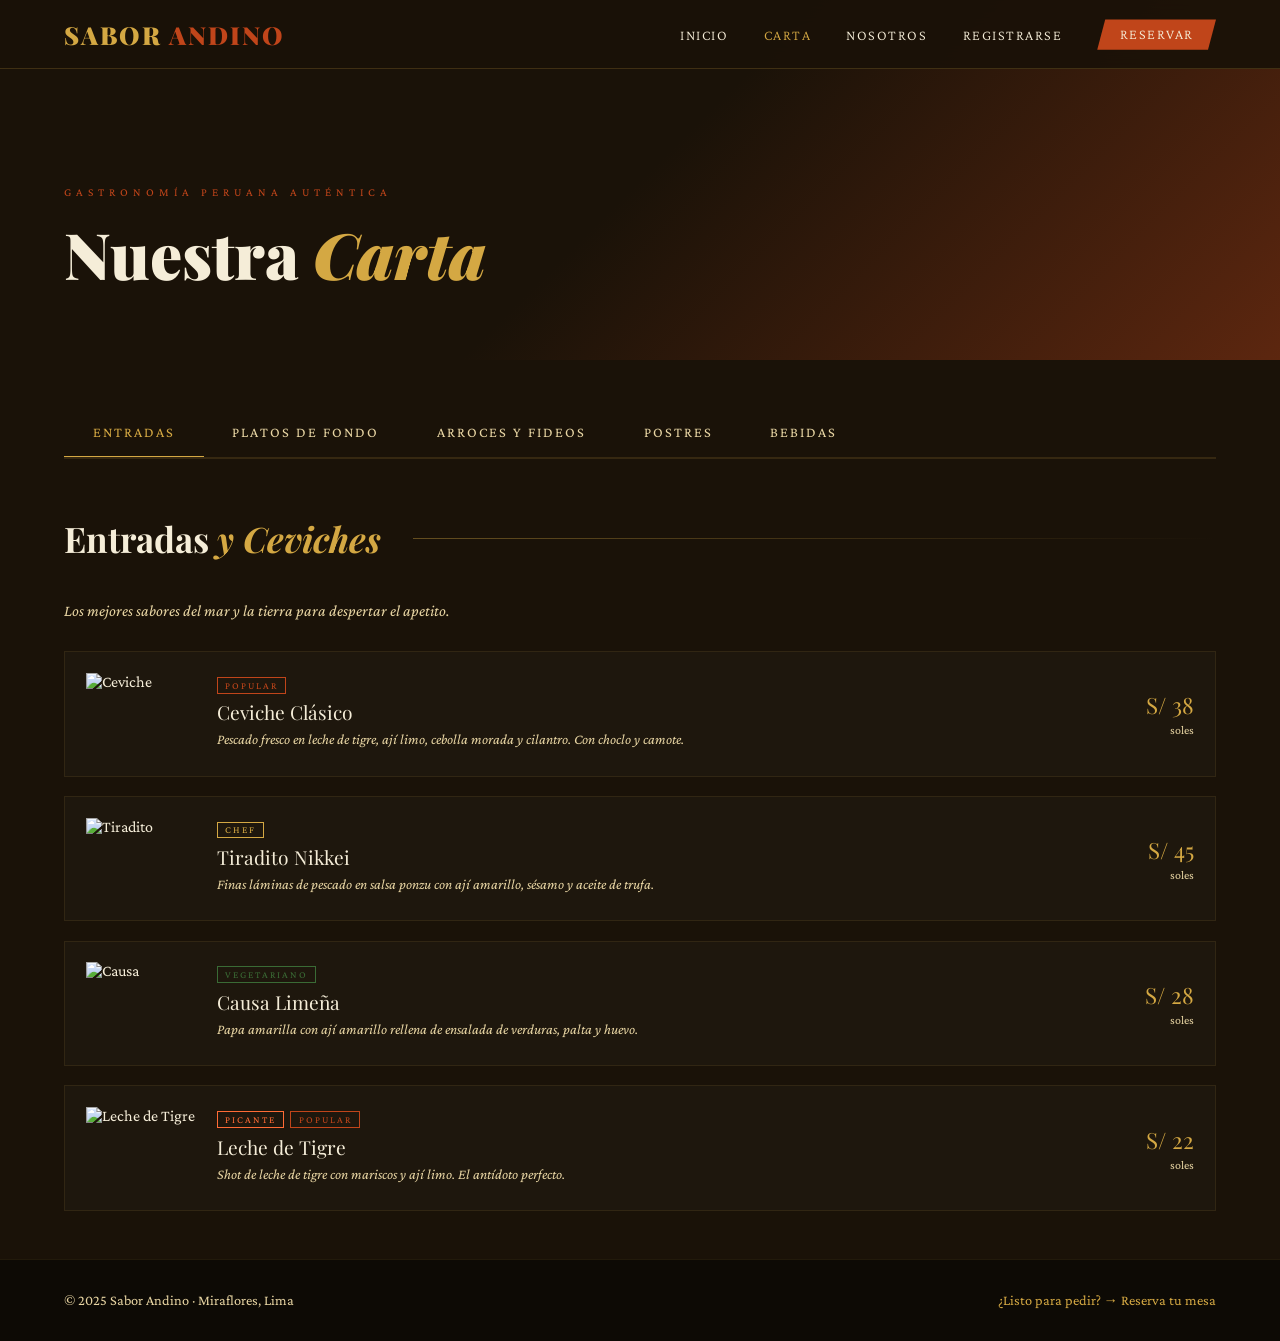
==== commit 3a3fe443: "Avance 3: conexión Supabase, registro y listado de clientes/reservas - Conectar formulario de reserv" ====
--- a/menu.html
+++ b/menu.html
@@ -21,6 +21,7 @@
       <li><a href="index.html">Inicio</a></li>
       <li><a href="menu.html" class="active">Carta</a></li>
       <li><a href="nosotros.html">Nosotros</a></li>
+      <li><a href="registro.html">Registrarse</a></li>
       <li><a href="reservas.html" class="btn-reserva">Reservar</a></li>
     </ul>
     <button class="hamburger" id="hamburger" aria-label="Abrir menú">
